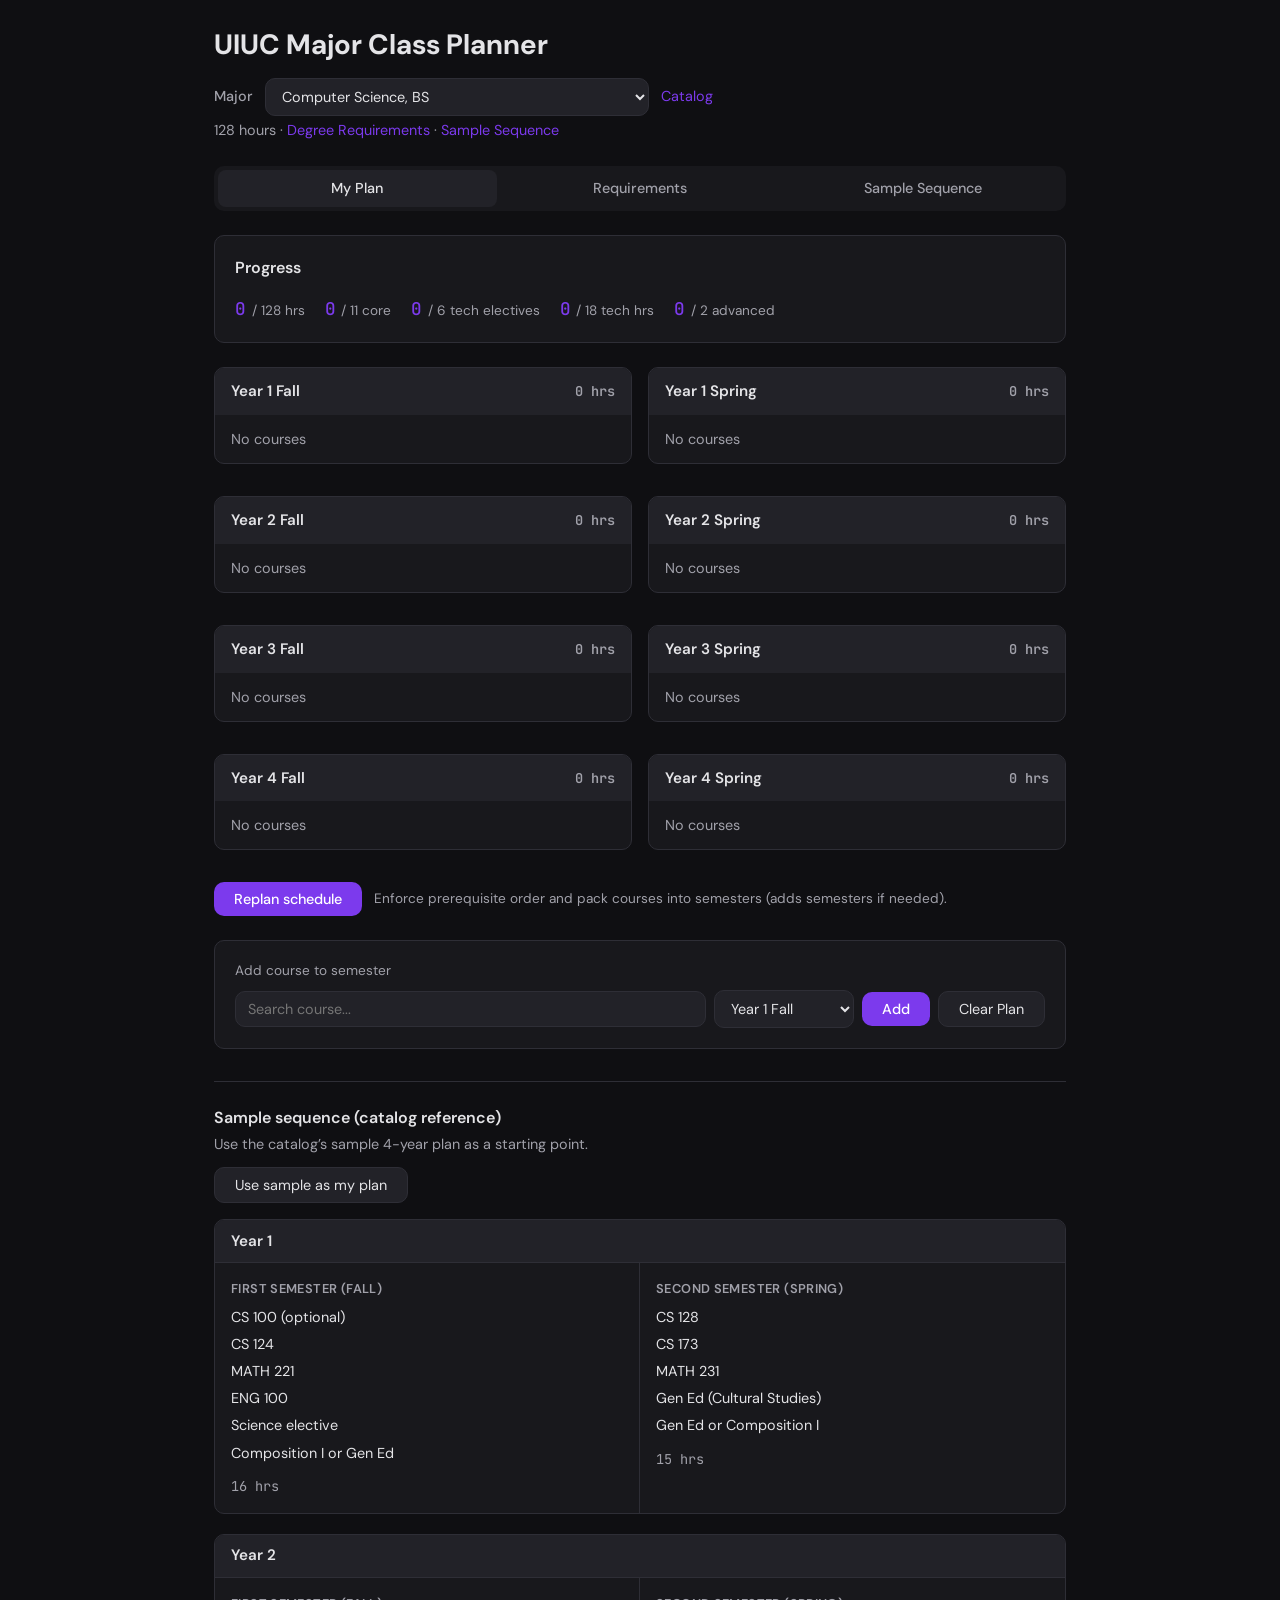
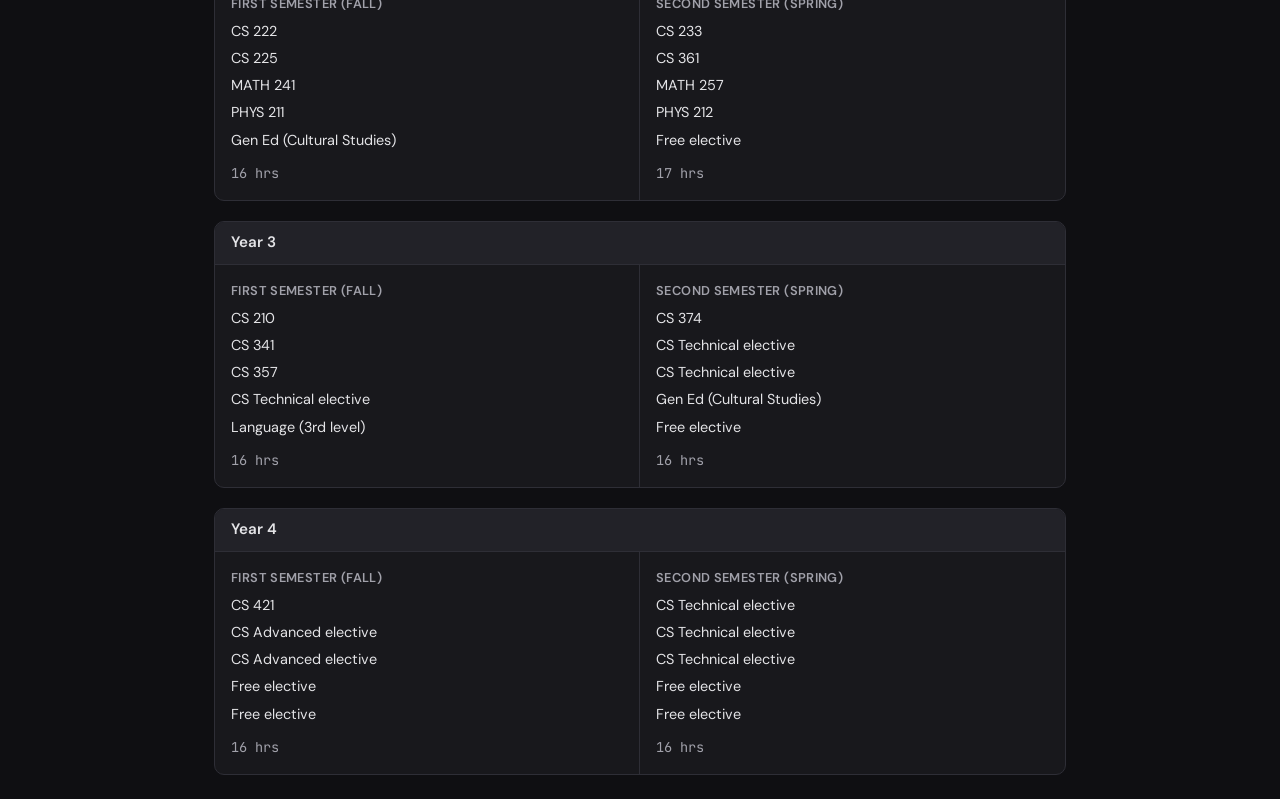
==== index.html @ 3a686db7 "yeah idk what i added" ====
<!DOCTYPE html>
<html lang="en">
<head>
  <meta charset="UTF-8" />
  <meta name="viewport" content="width=device-width, initial-scale=1.0" />
  <title>UIUC Major Class Planner</title>
  <link rel="stylesheet" href="styles.css" />
  <link rel="preconnect" href="https://fonts.googleapis.com" />
  <link rel="preconnect" href="https://fonts.gstatic.com" crossorigin />
  <link href="https://fonts.googleapis.com/css2?family=DM+Sans:ital,opsz,wght@0,9..40,400;0,9..40,500;0,9..40,600;0,9..40,700&family=JetBrains+Mono:wght@400;500&display=swap" rel="stylesheet" />
</head>
<body>
  <div class="app">
    <header class="header">
      <h1>UIUC Major Class Planner</h1>
      <div class="major-select-row">
        <label for="major-select" class="major-select-label">Major</label>
        <select id="major-select" class="major-select"></select>
        <a id="catalog-link" class="catalog-link" href="#" target="_blank" rel="noopener">Catalog</a>
      </div>
      <p class="subtitle"><span id="subtitle-hours">128</span> hours · <a id="degree-req-link" href="#" target="_blank" rel="noopener">Degree Requirements</a> · <a id="sample-seq-link" href="#" target="_blank" rel="noopener">Sample Sequence</a></p>
    </header>

    <nav class="tabs">
      <button type="button" class="tab active" data-tab="plan">My Plan</button>
      <button type="button" class="tab" data-tab="requirements">Requirements</button>
      <button type="button" class="tab" data-tab="sample">Sample Sequence</button>
    </nav>

    <main class="content">
      <!-- My Plan -->
      <section id="plan" class="panel active">
        <div class="progress-card">
          <h3>Progress</h3>
          <div class="progress-stats" id="progress-stats">
            <div class="stat"><span class="stat-value" id="total-hours">0</span><span class="stat-label" id="total-hours-label">/ 128 hrs</span></div>
            <div class="stat"><span class="stat-value" id="core-done">0</span><span class="stat-label" id="core-done-label">/ 11 core</span></div>
            <div class="stat stat-tech" id="stat-tech"><span class="stat-value" id="tech-elective-count">0</span><span class="stat-label">/ 6 tech electives</span></div>
            <div class="stat stat-tech" id="stat-tech-hrs"><span class="stat-value" id="tech-elective-hrs">0</span><span class="stat-label">/ 18 tech hrs</span></div>
            <div class="stat stat-adv" id="stat-adv"><span class="stat-value" id="adv-elective-count">0</span><span class="stat-label">/ 2 advanced</span></div>
            <div class="stat stat-x" id="stat-x"><span class="stat-value" id="x-done">0</span><span class="stat-label" id="x-done-label">/ 0 X required</span></div>
          </div>
        </div>

        <div class="semesters" id="semesters"></div>

        <div class="replan-row">
          <button type="button" id="replan-schedule-btn" class="btn-replan">Replan schedule</button>
          <span class="replan-hint">Enforce prerequisite order and pack courses into semesters (adds semesters if needed).</span>
        </div>

        <div class="add-course">
          <label>Add course to semester</label>
          <div class="add-course-row">
            <input id="course-select" list="course-options" placeholder="Search course..." />
            <datalist id="course-options"></datalist>
        
            <select id="semester-select"></select>
        
            <button id="add-course-btn">Add</button>
            <button id="clear-btn" class="btn-secondary">Clear Plan</button>
          </div>
        </div>

        <div class="plan-sample-section">
          <h3 class="plan-sample-heading">Sample sequence (catalog reference)</h3>
          <p class="plan-sample-note">Use the catalog’s sample 4-year plan as a starting point.</p>
          <button type="button" class="btn-secondary use-sample-btn">Use sample as my plan</button>
          <div class="sample-sequence" id="plan-sample-sequence"></div>
        </div>
      </section>

      <!-- Degree Requirements (from catalog) -->
      <section id="requirements" class="panel">
        <p class="req-intro">From the <a id="req-intro-catalog" href="https://catalog.illinois.edu/" target="_blank" rel="noopener">2025–2026 catalog</a>. Always confirm with your advisor.</p>
        <div class="req-section">
          <h3>Graduation Requirements</h3>
          <ul class="req-list" id="req-graduation">
            <li>Minimum <strong id="req-total-hrs">128</strong> hours for graduation</li>
            <li>Minimum <strong>Technical GPA 2.0</strong> (CS and Math courses)</li>
            <li>Minimum <strong>40 hours</strong> upper-division (300–400 level)</li>
          </ul>
        </div>
        <div class="req-section">
          <h3>General Education</h3>
          <p class="req-desc">Composition I (4–6h), Advanced Composition (3h), Humanities &amp; Arts (6h), Natural Sciences &amp; Technology (6h), Social &amp; Behavioral Sciences (6h), Cultural Studies (3 courses, 3h each), Quantitative Reasoning (6–10h), Language (3rd level). Some fulfilled by required courses.</p>
        </div>
        <div class="req-section">
          <h3>Orientation &amp; Professional Development (3–4 hrs)</h3>
          <ul class="course-list" id="req-orient"></ul>
        </div>
        <div class="req-section">
          <h3>Foundational Mathematics &amp; Science (25 hrs)</h3>
          <ul class="course-list" id="req-math"></ul>
        </div>
        <div class="req-section">
          <h3>Computer Science Technical Core</h3>
          <ul class="course-list" id="req-core"></ul>
        </div>
        <div class="req-section" id="req-section-x" style="display: none;">
          <h3>X / Second Major Required Courses</h3>
          <ul class="course-list" id="req-x"></ul>
        </div>
        <div class="req-section" id="req-section-x-elective" style="display: none;">
          <h3>X / Second Major Electives</h3>
          <p class="req-desc" id="req-x-elective-text"></p>
        </div>
        <div class="req-section" id="req-section-tech">
          <h3>Technical Electives (min 18 hrs)</h3>
          <p class="req-desc">Minimum <strong>6 courses</strong>, 18+ hours, from CS 397 and CS 400-level (excluding CS 400, 401, 402, 403, 491). At least <strong>one</strong> must be a team project course. At least <strong>three</strong> from a single focus area. CS 498/598 Special Topics may count with approval.</p>
          <h4>Team project courses</h4>
          <ul class="course-list" id="req-team"></ul>
          <h4>Focus areas</h4>
          <p class="req-desc">Software Foundations; Algorithms and Models; Intelligence and Big Data; Human and Social Impact; Media; Scientific &amp; HPC; Distributed Systems &amp; Security; Machines. See <a href="https://catalog.illinois.edu/undergraduate/engineering/computer-science-bs/#degreerequirementstext" target="_blank" rel="noopener">catalog</a> for full course lists per area.</p>
        </div>
        <div class="req-section" id="req-section-adv">
          <h3>Advanced Electives (min 6 hrs)</h3>
          <p class="req-desc">Minimum <strong>2 courses</strong>, 6+ hours, distinct from technical electives. 400-level letter-grade coursework in any department; CS 397 may apply with limits.</p>
        </div>
        <div class="req-section">
          <h3>Free Electives</h3>
          <p class="req-desc">Additional coursework to reach 128 total hours, subject to <a href="https://go.grainger.illinois.edu/FreeElectives" target="_blank" rel="noopener">Grainger restrictions</a>.</p>
        </div>
      </section>

      <!-- Sample Sequence (from catalog) -->
      <section id="sample" class="panel">
        <p class="sample-note">From the <a href="https://catalog.illinois.edu/undergraduate/engineering/computer-science-bs/#samplesequencetext" target="_blank" rel="noopener">catalog sample sequence</a>. Reference only — work with your advisor for your actual plan.</p>
        <button type="button" class="btn-secondary use-sample-btn">Use sample as my plan</button>
        <div class="sample-sequence" id="sample-sequence"></div>
      </section>
    </main>
  </div>

  <div id="current-semester-modal" class="modal" aria-hidden="true">
    <div class="modal-backdrop"></div>
    <div class="modal-box">
      <p class="modal-message">Is this your current semester?</p>
      <div class="modal-actions">
        <button type="button" class="modal-btn modal-btn-yes">Yes</button>
        <button type="button" class="modal-btn modal-btn-no">No</button>
      </div>
    </div>
  </div>

  <div id="alert-modal" class="modal" aria-hidden="true">
    <div class="modal-backdrop"></div>
    <div class="modal-box">
      <p id="alert-modal-message" class="modal-message"></p>
      <div class="modal-actions modal-actions-single">
        <button type="button" class="modal-btn modal-btn-ok">OK</button>
      </div>
    </div>
  </div>

  <div id="confirm-modal" class="modal" aria-hidden="true">
    <div class="modal-backdrop"></div>
    <div class="modal-box">
      <p id="confirm-modal-message" class="modal-message"></p>
      <div class="modal-actions">
        <button type="button" class="modal-btn modal-btn-yes">Yes</button>
        <button type="button" class="modal-btn modal-btn-no">No</button>
      </div>
    </div>
  </div>

  <div id="prereq-tooltip" class="prereq-tooltip" aria-hidden="true"></div>

  <script src="data.js"></script>
  <script src="app.js"></script>
</body>
</html>
---- styles.css ----
:root {
  --bg: #0f0f12;
  --surface: #18181c;
  --surface2: #222228;
  --border: #2e2e36;
  --text: #e4e4e7;
  --text-muted: #a1a1aa;
  --accent: #7c3aed;
  --accent-hover: #8b5cf6;
  --success: #22c55e;
  --warning: #eab308;
  --radius: 10px;
  --font: 'DM Sans', system-ui, sans-serif;
  --font-mono: 'JetBrains Mono', monospace;
}

* {
  box-sizing: border-box;
}

body {
  margin: 0;
  font-family: var(--font);
  background: var(--bg);
  color: var(--text);
  line-height: 1.5;
  min-height: 100vh;
}

.app {
  max-width: 900px;
  margin: 0 auto;
  padding: 1.5rem;
}

.header {
  margin-bottom: 1.5rem;
}

.major-select-row {
  display: flex;
  align-items: center;
  gap: 0.75rem;
  margin: 0.75rem 0 0.25rem 0;
}

.major-select-label {
  font-size: 0.9rem;
  font-weight: 500;
  color: var(--text-muted);
}

.major-select {
  padding: 0.5rem 0.75rem;
  border: 1px solid var(--border);
  border-radius: var(--radius);
  background: var(--surface2);
  color: var(--text);
  font-family: var(--font);
  font-size: 0.9rem;
  min-width: 220px;
  max-width: 100%;
}

.catalog-link {
  font-size: 0.9rem;
  color: var(--accent);
  text-decoration: none;
}

.catalog-link:hover {
  text-decoration: underline;
}

.header h1 {
  margin: 0 0 0.25rem 0;
  font-size: 1.75rem;
  font-weight: 700;
}

.subtitle {
  margin: 0;
  color: var(--text-muted);
  font-size: 0.9rem;
}

.subtitle a {
  color: var(--accent);
  text-decoration: none;
}

.subtitle a:hover {
  text-decoration: underline;
}

.tabs {
  display: flex;
  gap: 0.25rem;
  margin-bottom: 1.5rem;
  background: var(--surface);
  padding: 0.25rem;
  border-radius: var(--radius);
}

.tab {
  flex: 1;
  padding: 0.6rem 1rem;
  border: none;
  background: transparent;
  color: var(--text-muted);
  font-family: var(--font);
  font-size: 0.9rem;
  font-weight: 500;
  border-radius: 8px;
  cursor: pointer;
  transition: color 0.15s, background 0.15s;
}

.tab:hover {
  color: var(--text);
}

.tab.active {
  background: var(--surface2);
  color: var(--text);
}

.panel {
  display: none;
}

.panel.active {
  display: block;
}

/* Progress card */
.progress-card {
  background: var(--surface);
  border: 1px solid var(--border);
  border-radius: var(--radius);
  padding: 1.25rem;
  margin-bottom: 1.5rem;
}

.progress-card h3 {
  margin: 0 0 1rem 0;
  font-size: 1rem;
  font-weight: 600;
}

.progress-stats {
  display: flex;
  flex-wrap: wrap;
  gap: 1.25rem;
}

.stat {
  display: flex;
  align-items: baseline;
  gap: 0.35rem;
}

.stat-value {
  font-family: var(--font-mono);
  font-size: 1.1rem;
  font-weight: 500;
  color: var(--accent);
}

.stat-label {
  font-size: 0.85rem;
  color: var(--text-muted);
}

/* Semesters */
.semesters {
  display: flex;
  flex-direction: column;
  gap: 1rem;
}

.semester-card {
  background: var(--surface);
  border: 1px solid var(--border);
  border-radius: var(--radius);
  overflow: hidden;
}

.semester-card.past-semester {
  background: #121216;
  border-color: #25252d;
}

.semester-card.past-semester .semester-header {
  background: #1a1a20;
}

.semester-card.past-semester .semester-courses {
  background: #121216;
}

.semester-card.past-semester .course-chip {
  background: #1a1a20;
}

.semester-header {
  display: flex;
  justify-content: space-between;
  align-items: center;
  padding: 0.75rem 1rem;
  background: var(--surface2);
  font-weight: 600;
  font-size: 0.95rem;
}

.semester-header-left {
  display: flex;
  align-items: center;
  gap: 0.5rem;
}

.semester-title {
  cursor: pointer;
}

.semester-title:hover {
  color: var(--accent);
}

.lock-btn {
  display: inline-flex;
  align-items: center;
  justify-content: center;
  padding: 0.2rem;
  border: none;
  background: transparent;
  color: var(--text-muted);
  cursor: pointer;
  font-size: 1rem;
  line-height: 1;
  border-radius: 4px;
}

.lock-btn:hover {
  color: var(--text);
  background: var(--border);
}

.semester-hours {
  font-family: var(--font-mono);
  font-size: 0.85rem;
  color: var(--text-muted);
}

.semester-courses {
  padding: 0.75rem 1rem;
  min-height: 2.5rem;
}

.course-chip {
  display: flex;
  justify-content: space-between;
  align-items: center;
  width: 100%;
  padding: 0.5rem 0.75rem;
  margin: 0.4rem 0 0 0;
  background: var(--surface2);
  border-radius: 6px;
  font-size: 0.85rem;
}

.course-chip .right {
  display: flex;
  align-items: center;
  gap: 0.5rem;
}

.course-chip .hours {
  font-family: var(--font-mono);
  font-size: 0.75rem;
  color: var(--text-muted);
}

.course-chip .remove {
  padding: 0;
  border: none;
  background: none;
  color: var(--text-muted);
  cursor: pointer;
  font-size: 1rem;
}

.course-chip .remove:hover {
  color: #ef4444;
}

.course-chip .hours {
  font-family: var(--font-mono);
  font-size: 0.75rem;
  color: var(--text-muted);
}

.course-chip .remove {
  padding: 0;
  margin-left: 0.15rem;
  border: none;
  background: none;
  color: var(--text-muted);
  cursor: pointer;
  font-size: 1rem;
  line-height: 1;
}

.course-chip .remove:hover {
  color: #ef4444;
}

.course-chip-link {
  color: var(--accent);
  text-decoration: none;
}

.course-chip-link:hover {
  text-decoration: underline;
}

/* Prereq tooltip (larger hover box) */
.prereq-tooltip {
  position: fixed;
  z-index: 1001;
  max-width: 340px;
  padding: 0.75rem 1rem;
  background: var(--surface2);
  border: 1px solid var(--border);
  border-radius: var(--radius);
  font-size: 0.9rem;
  line-height: 1.45;
  color: var(--text);
  box-shadow: 0 4px 20px rgba(0, 0, 0, 0.35);
  pointer-events: none;
  opacity: 0;
  visibility: hidden;
  transition: opacity 0.15s, visibility 0.15s;
  white-space: pre-line;
}

.prereq-tooltip.prereq-tooltip-visible {
  opacity: 1;
  visibility: visible;
}

/* Replan schedule */
.replan-row {
  display: flex;
  align-items: center;
  gap: 0.75rem;
  flex-wrap: wrap;
  margin-top: 1rem;
  margin-bottom: 0.25rem;
}

.btn-replan {
  padding: 0.5rem 1.25rem;
  background: var(--accent);
  color: white;
  border: none;
  border-radius: var(--radius);
  font-family: var(--font);
  font-size: 0.9rem;
  font-weight: 500;
  cursor: pointer;
}

.btn-replan:hover {
  background: var(--accent-hover);
}

.replan-hint {
  font-size: 0.85rem;
  color: var(--text-muted);
}

/* Add course */
.add-course {
  margin-top: 1.5rem;
  padding: 1.25rem;
  background: var(--surface);
  border: 1px solid var(--border);
  border-radius: var(--radius);
}

.add-course label {
  display: block;
  font-size: 0.85rem;
  color: var(--text-muted);
  margin-bottom: 0.5rem;
}

.add-course-row {
  display: flex;
  gap: 0.5rem;
  flex-wrap: wrap;
  align-items: center;
}

.add-course-row input,
.add-course-row select {
  padding: 0.5rem 0.75rem;
  border: 1px solid var(--border);
  border-radius: var(--radius);
  background: var(--surface2);
  color: var(--text);
  font-family: var(--font);
  font-size: 0.9rem;
}

.add-course-row input#course-select {
  min-width: 200px;
  flex: 1;
}

.add-course-row select#semester-select {
  min-width: 140px;
}

#add-course-btn {
  padding: 0.5rem 1.25rem;
  background: var(--accent);
  color: white;
  border: none;
  border-radius: var(--radius);
  font-family: var(--font);
  font-size: 0.9rem;
  font-weight: 500;
  cursor: pointer;
}

#add-course-btn:hover {
  background: var(--accent-hover);
}

.btn-secondary {
  padding: 0.5rem 1.25rem;
  background: var(--surface2);
  color: var(--text);
  border: 1px solid var(--border);
  border-radius: var(--radius);
  font-family: var(--font);
  font-size: 0.9rem;
  cursor: pointer;
}

.btn-secondary:hover {
  background: var(--border);
}

/* Sample sequence at bottom of My Plan */
.plan-sample-section {
  margin-top: 2rem;
  padding-top: 1.5rem;
  border-top: 1px solid var(--border);
}

.plan-sample-heading {
  margin: 0 0 0.25rem 0;
  font-size: 1rem;
  font-weight: 600;
}

.plan-sample-note {
  margin: 0 0 0.75rem 0;
  font-size: 0.9rem;
  color: var(--text-muted);
}

.plan-sample-section .use-sample-btn {
  margin-bottom: 1rem;
}

.plan-sample-section .sample-sequence {
  margin-top: 0;
}

/* Requirements panel */
.req-intro {
  font-size: 0.9rem;
  color: var(--text-muted);
  margin-bottom: 1.25rem;
}

.req-intro a {
  color: var(--accent);
  text-decoration: none;
}

.req-intro a:hover {
  text-decoration: underline;
}

.req-section {
  margin-bottom: 1.5rem;
}

.req-section h3 {
  margin: 0 0 0.5rem 0;
  font-size: 1rem;
  font-weight: 600;
}

.req-section h4 {
  margin: 1rem 0 0.35rem 0;
  font-size: 0.95rem;
  font-weight: 600;
  color: var(--text);
}

.req-list {
  margin: 0;
  padding-left: 1.25rem;
  font-size: 0.9rem;
  color: var(--text-muted);
}

.req-list li {
  margin-bottom: 0.25rem;
}

.req-desc {
  margin: 0;
  font-size: 0.9rem;
  color: var(--text-muted);
  line-height: 1.5;
}

.req-desc a {
  color: var(--accent);
  text-decoration: none;
}

.req-desc a:hover {
  text-decoration: underline;
}

.req-section p {
  margin: 0;
  font-size: 0.9rem;
  color: var(--text-muted);
}

.course-list {
  margin: 0;
  padding-left: 1.25rem;
  font-size: 0.9rem;
  color: var(--text-muted);
}

.course-list li {
  margin-bottom: 0.25rem;
}

/* Sample sequence */
.sample-note {
  font-size: 0.9rem;
  color: var(--text-muted);
  margin-bottom: 0.75rem;
}

.sample-note a {
  color: var(--accent);
  text-decoration: none;
}

.sample-note a:hover {
  text-decoration: underline;
}

.sample-no-sequence {
  font-size: 0.95rem;
  color: var(--text-muted);
  margin: 0;
}

.sample-no-sequence a {
  color: var(--accent);
  text-decoration: none;
}

.sample-no-sequence a:hover {
  text-decoration: underline;
}

.use-sample-btn {
  margin-bottom: 1rem;
}

.sample-sequence {
  display: flex;
  flex-direction: column;
  gap: 1.25rem;
}

.sample-year {
  background: var(--surface);
  border: 1px solid var(--border);
  border-radius: var(--radius);
  overflow: hidden;
}

.sample-year-title {
  margin: 0;
  padding: 0.6rem 1rem;
  font-size: 0.95rem;
  font-weight: 600;
  background: var(--surface2);
  border-bottom: 1px solid var(--border);
}

.sample-columns {
  display: grid;
  grid-template-columns: 1fr 1fr;
  gap: 0;
  min-height: 120px;
}

.sample-col {
  padding: 1rem;
  border-right: 1px solid var(--border);
}

.sample-col:last-child {
  border-right: none;
}

.sample-col-label {
  font-size: 0.8rem;
  font-weight: 600;
  color: var(--text-muted);
  text-transform: uppercase;
  letter-spacing: 0.03em;
  margin-bottom: 0.5rem;
}

.sample-courses-vertical {
  display: flex;
  flex-direction: column;
  gap: 0.35rem;
}

.sample-course {
  font-size: 0.9rem;
  color: var(--text);
}

.sample-hours {
  margin-top: 0.75rem;
  font-size: 0.85rem;
  font-family: var(--font-mono);
  color: var(--text-muted);
}

.sample-semester {
  background: var(--surface);
  border: 1px solid var(--border);
  border-radius: var(--radius);
  padding: 1rem;
}

.sample-semester .title {
  font-weight: 600;
  margin-bottom: 0.5rem;
}

.sample-semester .courses {
  font-size: 0.9rem;
  color: var(--text-muted);
}

.sample-semester .courses span {
  display: inline-block;
  margin-right: 0.5rem;
  margin-bottom: 0.25rem;
}

.sample-semester .courses span:not(:last-child)::after {
  content: ' · ';
  margin-left: 0.25rem;
  color: var(--border);
}

.text-muted {
  color: var(--text-muted);
  font-size: 0.9rem;
}

.year-row {
  display: grid;
  grid-template-columns: 1fr 1fr;
  gap: 1rem;
  margin-bottom: 1rem;
}

@media (max-width: 768px) {
  .year-row {
    grid-template-columns: 1fr;
  }

  .sample-columns {
    grid-template-columns: 1fr;
  }

  .sample-col {
    border-right: none;
    border-bottom: 1px solid var(--border);
  }

  .sample-col:last-child {
    border-bottom: none;
  }
}

/* Current semester modal (Yes / No) */
.modal {
  position: fixed;
  inset: 0;
  z-index: 1000;
  display: flex;
  align-items: center;
  justify-content: center;
  padding: 1rem;
  pointer-events: none;
  opacity: 0;
  visibility: hidden;
  transition: opacity 0.2s, visibility 0.2s;
}

.modal.modal-open {
  pointer-events: auto;
  opacity: 1;
  visibility: visible;
}

.modal-backdrop {
  position: absolute;
  inset: 0;
  background: rgba(0, 0, 0, 0.5);
  cursor: default;
}

.modal-box {
  position: relative;
  background: var(--surface);
  border: 1px solid var(--border);
  border-radius: var(--radius);
  padding: 1.5rem;
  min-width: 280px;
  box-shadow: 0 8px 32px rgba(0, 0, 0, 0.4);
}

.modal-message {
  margin: 0 0 1.25rem 0;
  font-size: 1rem;
  color: var(--text);
}

.modal-actions {
  display: flex;
  gap: 0.75rem;
  justify-content: flex-end;
}

.modal-btn {
  padding: 0.5rem 1.25rem;
  border-radius: 6px;
  font-family: var(--font);
  font-size: 0.9rem;
  font-weight: 500;
  cursor: pointer;
  border: none;
}

.modal-btn-yes {
  background: var(--accent);
  color: white;
}

.modal-btn-yes:hover {
  background: var(--accent-hover);
}

.modal-btn-no {
  background: var(--surface2);
  color: var(--text);
  border: 1px solid var(--border);
}

.modal-btn-no:hover {
  background: var(--border);
}

.modal-actions-single {
  justify-content: flex-end;
}

.modal-btn-ok {
  background: var(--accent);
  color: white;
  padding: 0.5rem 1.25rem;
  border-radius: 6px;
  font-family: var(--font);
  font-size: 0.9rem;
  font-weight: 500;
  cursor: pointer;
  border: none;
}

.modal-btn-ok:hover {
  background: var(--accent-hover);
}

#alert-modal .modal-message {
  white-space: pre-line;
}
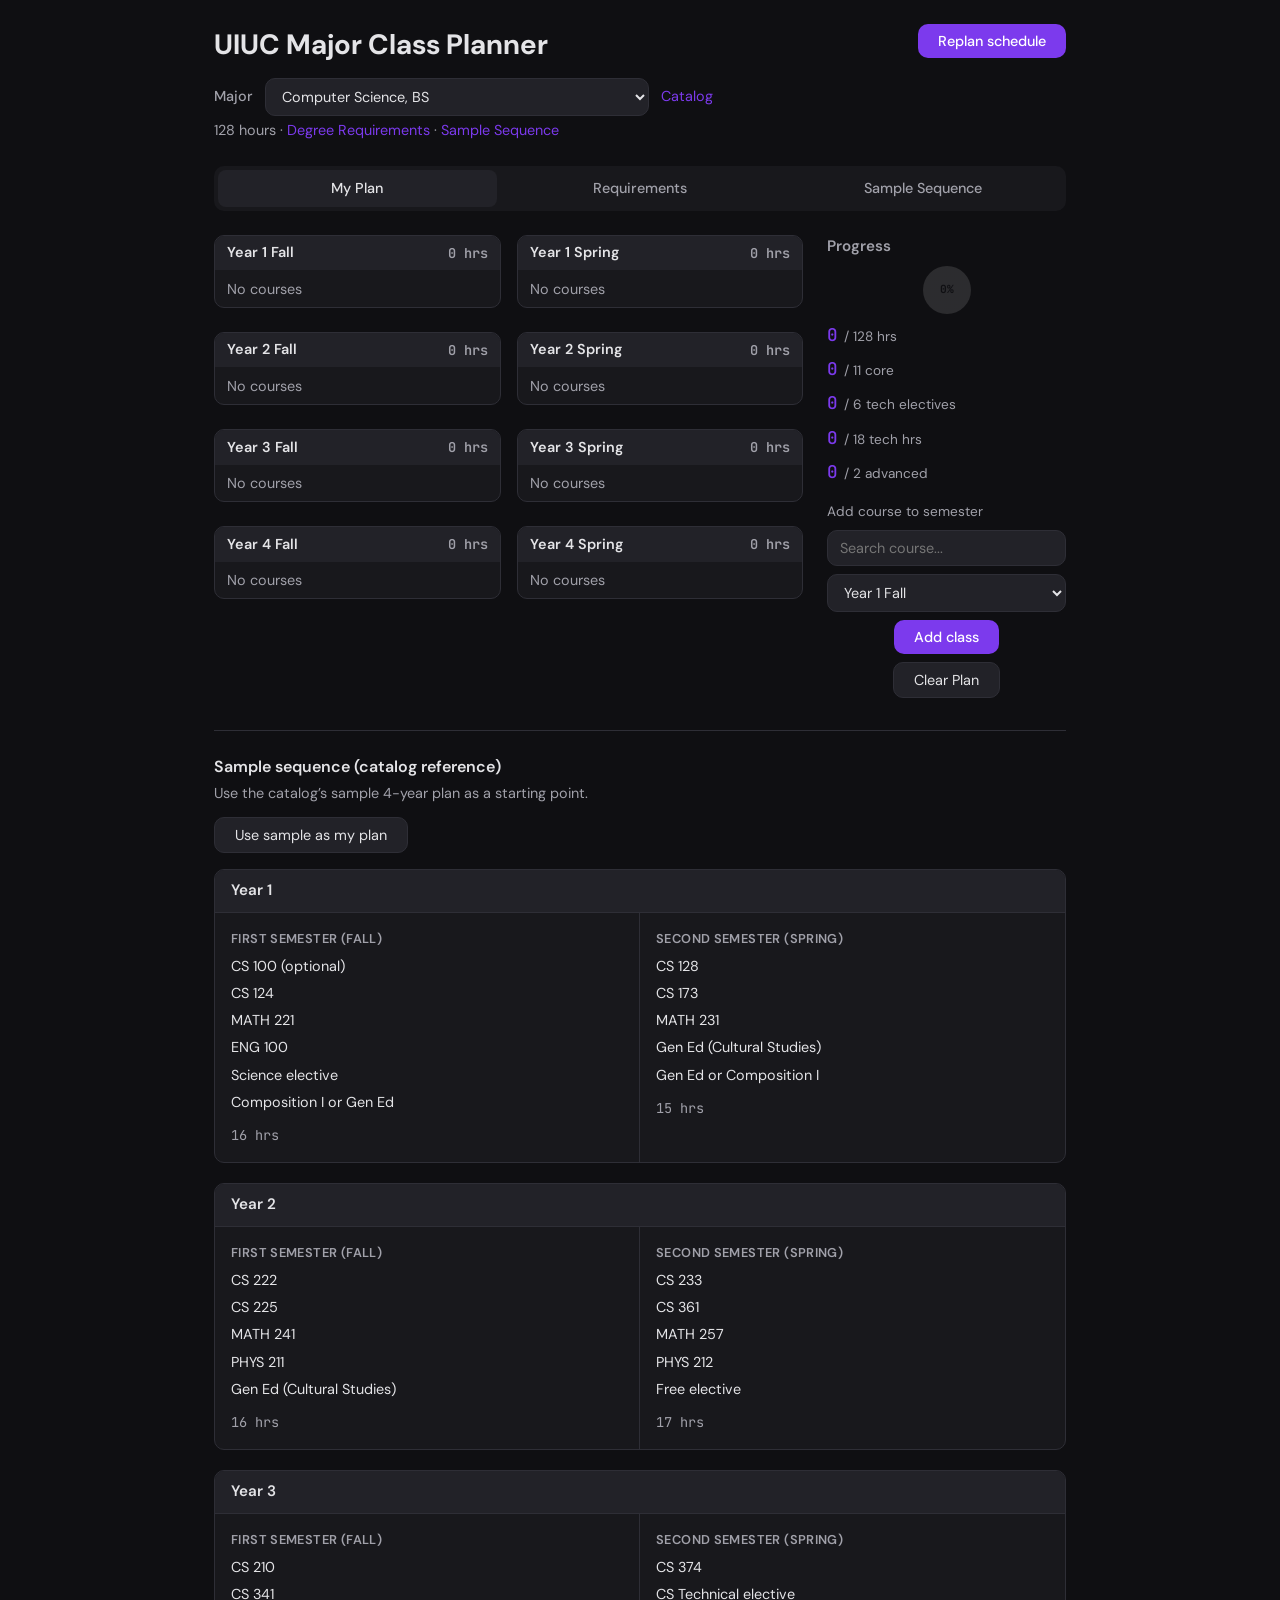
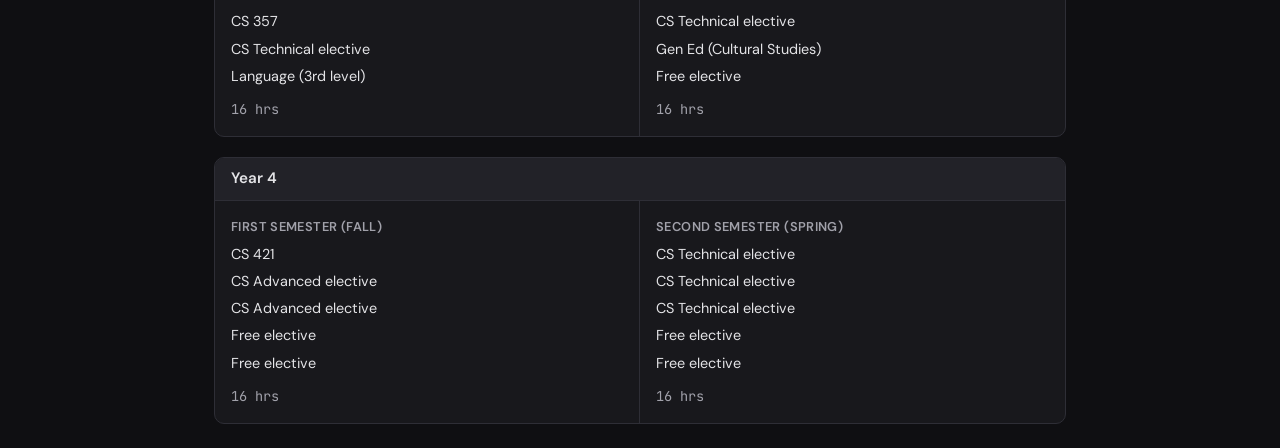
==== commit b8a28185: "changes ui" ====
--- a/index.html
+++ b/index.html
@@ -12,13 +12,18 @@
 <body>
   <div class="app">
     <header class="header">
-      <h1>UIUC Major Class Planner</h1>
-      <div class="major-select-row">
-        <label for="major-select" class="major-select-label">Major</label>
-        <select id="major-select" class="major-select"></select>
-        <a id="catalog-link" class="catalog-link" href="#" target="_blank" rel="noopener">Catalog</a>
+      <div class="header-left">
+        <h1>UIUC Major Class Planner</h1>
+        <div class="major-select-row">
+          <label for="major-select" class="major-select-label">Major</label>
+          <select id="major-select" class="major-select"></select>
+          <a id="catalog-link" class="catalog-link" href="#" target="_blank" rel="noopener">Catalog</a>
+        </div>
+        <p class="subtitle"><span id="subtitle-hours">128</span> hours · <a id="degree-req-link" href="#" target="_blank" rel="noopener">Degree Requirements</a> · <a id="sample-seq-link" href="#" target="_blank" rel="noopener">Sample Sequence</a></p>
       </div>
-      <p class="subtitle"><span id="subtitle-hours">128</span> hours · <a id="degree-req-link" href="#" target="_blank" rel="noopener">Degree Requirements</a> · <a id="sample-seq-link" href="#" target="_blank" rel="noopener">Sample Sequence</a></p>
+      <div class="header-actions">
+        <button type="button" id="replan-schedule-btn" class="btn-replan">Replan schedule</button>
+      </div>
     </header>
 
     <nav class="tabs">
@@ -30,35 +35,36 @@
     <main class="content">
       <!-- My Plan -->
       <section id="plan" class="panel active">
-        <div class="progress-card">
-          <h3>Progress</h3>
-          <div class="progress-stats" id="progress-stats">
-            <div class="stat"><span class="stat-value" id="total-hours">0</span><span class="stat-label" id="total-hours-label">/ 128 hrs</span></div>
-            <div class="stat"><span class="stat-value" id="core-done">0</span><span class="stat-label" id="core-done-label">/ 11 core</span></div>
-            <div class="stat stat-tech" id="stat-tech"><span class="stat-value" id="tech-elective-count">0</span><span class="stat-label">/ 6 tech electives</span></div>
-            <div class="stat stat-tech" id="stat-tech-hrs"><span class="stat-value" id="tech-elective-hrs">0</span><span class="stat-label">/ 18 tech hrs</span></div>
-            <div class="stat stat-adv" id="stat-adv"><span class="stat-value" id="adv-elective-count">0</span><span class="stat-label">/ 2 advanced</span></div>
-            <div class="stat stat-x" id="stat-x"><span class="stat-value" id="x-done">0</span><span class="stat-label" id="x-done-label">/ 0 X required</span></div>
+        <div class="plan-layout">
+          <div class="plan-left">
+            <div class="semesters" id="semesters"></div>
           </div>
-        </div>
-
-        <div class="semesters" id="semesters"></div>
-
-        <div class="replan-row">
-          <button type="button" id="replan-schedule-btn" class="btn-replan">Replan schedule</button>
-          <span class="replan-hint">Enforce prerequisite order and pack courses into semesters (adds semesters if needed).</span>
-        </div>
-
-        <div class="add-course">
-          <label>Add course to semester</label>
-          <div class="add-course-row">
-            <input id="course-select" list="course-options" placeholder="Search course..." />
-            <datalist id="course-options"></datalist>
-        
-            <select id="semester-select"></select>
-        
-            <button id="add-course-btn">Add</button>
-            <button id="clear-btn" class="btn-secondary">Clear Plan</button>
+          <div class="plan-right">
+            <div class="progress-card">
+              <h3>Progress</h3>
+              <div class="progress-pie-wrap">
+                <div class="progress-pie" id="progress-pie" role="img" aria-label="Completion percentage"></div>
+                <span class="progress-pie-pct" id="progress-pie-pct">0%</span>
+              </div>
+              <div class="progress-stats" id="progress-stats">
+                <div class="stat"><span class="stat-value" id="total-hours">0</span><span class="stat-label" id="total-hours-label">/ 128 hrs</span></div>
+                <div class="stat"><span class="stat-value" id="core-done">0</span><span class="stat-label" id="core-done-label">/ 11 core</span></div>
+                <div class="stat stat-tech" id="stat-tech"><span class="stat-value" id="tech-elective-count">0</span><span class="stat-label">/ 6 tech electives</span></div>
+                <div class="stat stat-tech" id="stat-tech-hrs"><span class="stat-value" id="tech-elective-hrs">0</span><span class="stat-label">/ 18 tech hrs</span></div>
+                <div class="stat stat-adv" id="stat-adv"><span class="stat-value" id="adv-elective-count">0</span><span class="stat-label">/ 2 advanced</span></div>
+                <div class="stat stat-x" id="stat-x"><span class="stat-value" id="x-done">0</span><span class="stat-label" id="x-done-label">/ 0 X required</span></div>
+              </div>
+            </div>
+            <div class="add-course">
+              <label>Add course to semester</label>
+              <div class="add-course-row">
+                <input id="course-select" list="course-options" placeholder="Search course..." />
+                <datalist id="course-options"></datalist>
+                <select id="semester-select"></select>
+                <button id="add-course-btn">Add class</button>
+                <button id="clear-btn" class="btn-secondary">Clear Plan</button>
+              </div>
+            </div>
           </div>
         </div>
 
--- a/styles.css
+++ b/styles.css
@@ -34,7 +34,19 @@
 }
 
 .header {
+  display: flex;
+  justify-content: space-between;
+  align-items: flex-start;
+  gap: 1rem;
   margin-bottom: 1.5rem;
+}
+
+.header-left {
+  min-width: 0;
+}
+
+.header-actions {
+  flex-shrink: 0;
 }
 
 .major-select-row {
@@ -133,25 +145,63 @@
   display: block;
 }
 
-/* Progress card */
+/* Plan layout: left = semesters, right = progress + replan + add course */
+.plan-layout {
+  display: flex;
+  gap: 1.5rem;
+  align-items: flex-start;
+}
+
+.plan-left {
+  flex: 1;
+  min-width: 0;
+}
+
+.plan-right {
+  width: 28%;
+  min-width: 200px;
+  flex-shrink: 0;
+}
+
+/* Progress (vertical, right column, no box) */
 .progress-card {
-  background: var(--surface);
-  border: 1px solid var(--border);
-  border-radius: var(--radius);
-  padding: 1.25rem;
-  margin-bottom: 1.5rem;
+  margin-bottom: 1rem;
 }
 
 .progress-card h3 {
-  margin: 0 0 1rem 0;
-  font-size: 1rem;
+  margin: 0 0 0.5rem 0;
+  font-size: 0.95rem;
   font-weight: 600;
+  color: var(--text-muted);
+}
+
+.progress-pie-wrap {
+  position: relative;
+  display: flex;
+  justify-content: center;
+  align-items: center;
+  margin-bottom: 0.5rem;
+}
+
+.progress-pie {
+  width: 48px;
+  height: 48px;
+  border-radius: 50%;
+  background: conic-gradient(#fff 0% var(--pct, 0%), rgba(255, 255, 255, 0.12) var(--pct, 0%) 100%);
+}
+
+.progress-pie-pct {
+  position: absolute;
+  font-family: var(--font-mono);
+  font-size: 0.7rem;
+  font-weight: 600;
+  color: var(--bg);
 }
 
 .progress-stats {
   display: flex;
-  flex-wrap: wrap;
-  gap: 1.25rem;
+  flex-direction: column;
+  gap: 0.5rem;
 }
 
 .stat {
@@ -176,7 +226,7 @@
 .semesters {
   display: flex;
   flex-direction: column;
-  gap: 1rem;
+  gap: 0.5rem;
 }
 
 .semester-card {
@@ -207,10 +257,10 @@
   display: flex;
   justify-content: space-between;
   align-items: center;
-  padding: 0.75rem 1rem;
+  padding: 0.4rem 0.75rem;
   background: var(--surface2);
   font-weight: 600;
-  font-size: 0.95rem;
+  font-size: 0.9rem;
 }
 
 .semester-header-left {
@@ -253,8 +303,8 @@
 }
 
 .semester-courses {
-  padding: 0.75rem 1rem;
-  min-height: 2.5rem;
+  padding: 0.4rem 0.75rem;
+  min-height: 1.75rem;
 }
 
 .course-chip {
@@ -262,11 +312,11 @@
   justify-content: space-between;
   align-items: center;
   width: 100%;
-  padding: 0.5rem 0.75rem;
-  margin: 0.4rem 0 0 0;
+  padding: 0.35rem 0.5rem;
+  margin: 0.25rem 0 0 0;
   background: var(--surface2);
   border-radius: 6px;
-  font-size: 0.85rem;
+  font-size: 0.8rem;
 }
 
 .course-chip .right {
@@ -322,6 +372,25 @@
 
 .course-chip-link:hover {
   text-decoration: underline;
+}
+
+.course-chip[draggable="true"] {
+  cursor: grab;
+}
+
+.course-chip[draggable="true"]:active {
+  cursor: grabbing;
+}
+
+.course-chip.dragging {
+  opacity: 0.5;
+}
+
+.semester-courses.drag-over {
+  outline: 2px dashed var(--accent);
+  outline-offset: 2px;
+  background: color-mix(in srgb, var(--accent) 8%, transparent);
+  border-radius: 6px;
 }
 
 /* Prereq tooltip (larger hover box) */
@@ -349,14 +418,12 @@
   visibility: visible;
 }
 
-/* Replan schedule */
+/* Replan schedule (in right column) */
 .replan-row {
   display: flex;
-  align-items: center;
-  gap: 0.75rem;
-  flex-wrap: wrap;
-  margin-top: 1rem;
-  margin-bottom: 0.25rem;
+  flex-direction: column;
+  gap: 0.35rem;
+  margin-bottom: 1rem;
 }
 
 .btn-replan {
@@ -380,13 +447,18 @@
   color: var(--text-muted);
 }
 
-/* Add course */
+/* Add course (in right column) */
+.plan-right .add-course-row {
+  flex-direction: column;
+}
+.plan-right .add-course-row input#course-select,
+.plan-right .add-course-row select#semester-select {
+  min-width: 0;
+  width: 100%;
+  box-sizing: border-box;
+}
 .add-course {
-  margin-top: 1.5rem;
-  padding: 1.25rem;
-  background: var(--surface);
-  border: 1px solid var(--border);
-  border-radius: var(--radius);
+  padding: 0;
 }
 
 .add-course label {
@@ -414,13 +486,15 @@
   font-size: 0.9rem;
 }
 
-.add-course-row input#course-select {
-  min-width: 200px;
-  flex: 1;
-}
-
+.add-course-row input#course-select,
 .add-course-row select#semester-select {
   min-width: 140px;
+  width: 100%;
+  box-sizing: border-box;
+}
+.plan-right .add-course-row input#course-select,
+.plan-right .add-course-row select#semester-select {
+  width: 100%;
 }
 
 #add-course-btn {
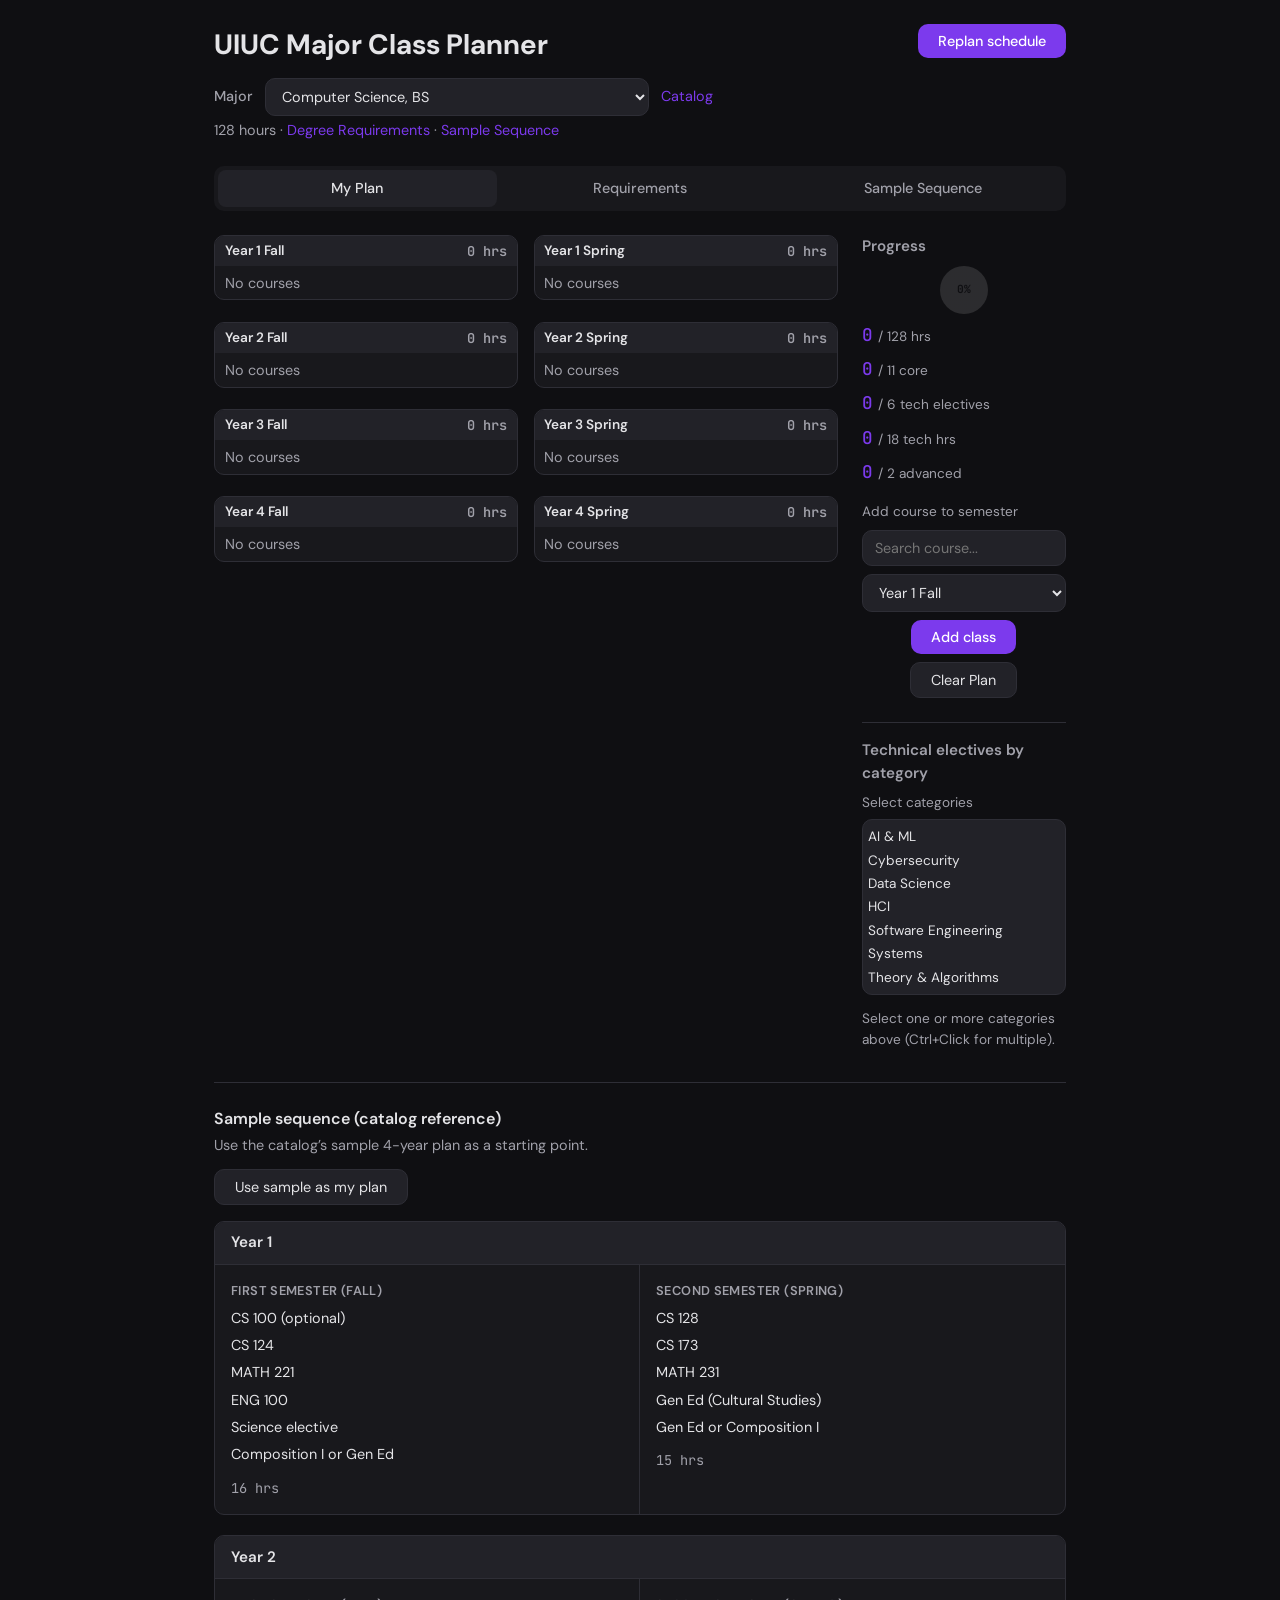
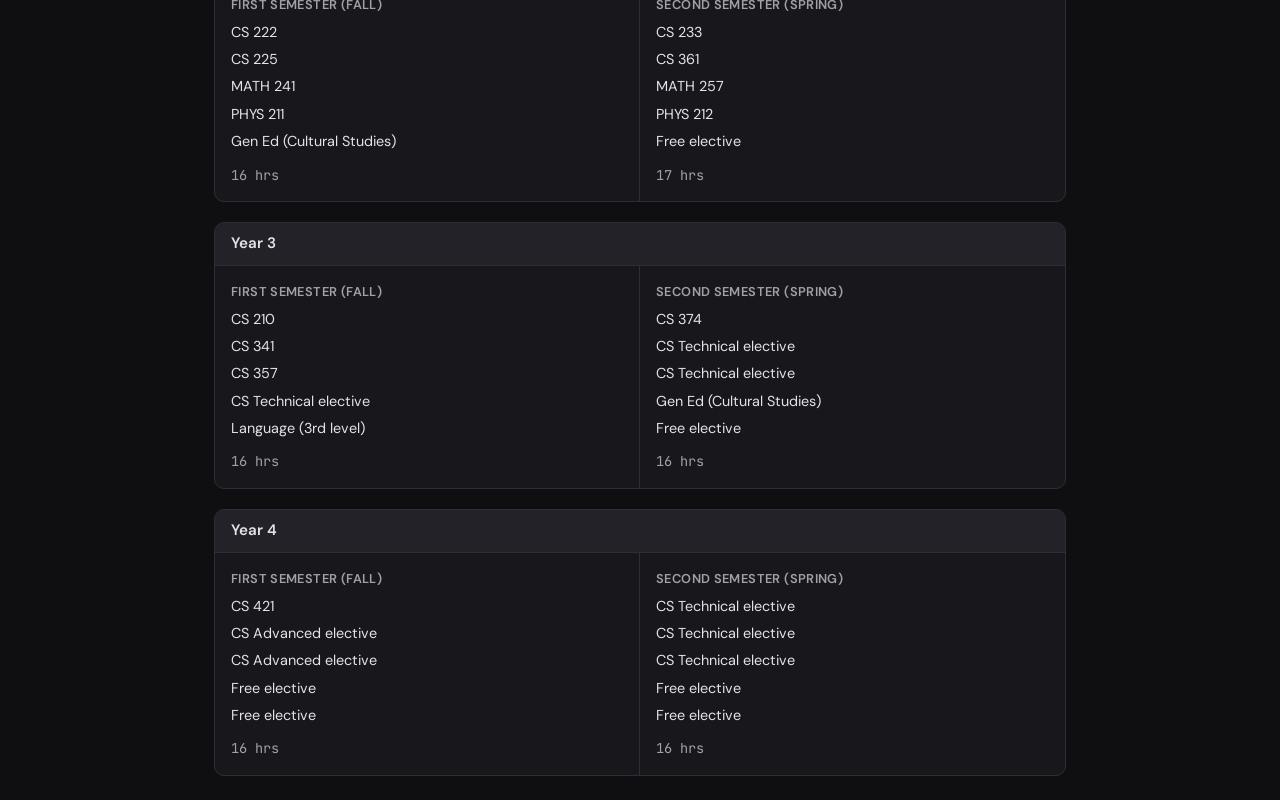
==== commit 65a5b008: "tech electives" ====
--- a/index.html
+++ b/index.html
@@ -64,6 +64,12 @@
                 <button id="add-course-btn">Add class</button>
                 <button id="clear-btn" class="btn-secondary">Clear Plan</button>
               </div>
+            </div>
+            <div class="tech-electives-by-category">
+              <h3>Technical electives by category</h3>
+              <label for="tech-category-select">Select categories</label>
+              <select id="tech-category-select" multiple size="7" aria-label="Select one or more elective categories"></select>
+              <div id="tech-electives-list" class="tech-electives-list"></div>
             </div>
           </div>
         </div>
--- a/styles.css
+++ b/styles.css
@@ -158,7 +158,7 @@
 }
 
 .plan-right {
-  width: 28%;
+  width: 24%;
   min-width: 200px;
   flex-shrink: 0;
 }
@@ -226,7 +226,7 @@
 .semesters {
   display: flex;
   flex-direction: column;
-  gap: 0.5rem;
+  gap: 0.35rem;
 }
 
 .semester-card {
@@ -257,10 +257,10 @@
   display: flex;
   justify-content: space-between;
   align-items: center;
-  padding: 0.4rem 0.75rem;
+  padding: 0.3rem 0.6rem;
   background: var(--surface2);
   font-weight: 600;
-  font-size: 0.9rem;
+  font-size: 0.85rem;
 }
 
 .semester-header-left {
@@ -303,8 +303,8 @@
 }
 
 .semester-courses {
-  padding: 0.4rem 0.75rem;
-  min-height: 1.75rem;
+  padding: 0.3rem 0.6rem;
+  min-height: 1.5rem;
 }
 
 .course-chip {
@@ -312,11 +312,11 @@
   justify-content: space-between;
   align-items: center;
   width: 100%;
-  padding: 0.35rem 0.5rem;
-  margin: 0.25rem 0 0 0;
+  padding: 0.25rem 0.45rem;
+  margin: 0.2rem 0 0 0;
   background: var(--surface2);
   border-radius: 6px;
-  font-size: 0.8rem;
+  font-size: 0.78rem;
 }
 
 .course-chip .right {
@@ -468,6 +468,81 @@
   margin-bottom: 0.5rem;
 }
 
+/* Technical electives by category (right column) */
+.tech-electives-by-category {
+  margin-top: 1.5rem;
+  padding-top: 1rem;
+  border-top: 1px solid var(--border);
+}
+
+.tech-electives-by-category h3 {
+  margin: 0 0 0.5rem 0;
+  font-size: 0.95rem;
+  font-weight: 600;
+  color: var(--text-muted);
+}
+
+.tech-electives-by-category label {
+  display: block;
+  font-size: 0.85rem;
+  color: var(--text-muted);
+  margin-bottom: 0.35rem;
+}
+
+#tech-category-select {
+  width: 100%;
+  padding: 0.35rem;
+  border: 1px solid var(--border);
+  border-radius: var(--radius);
+  background: var(--surface2);
+  color: var(--text);
+  font-family: var(--font);
+  font-size: 0.85rem;
+  margin-bottom: 0.75rem;
+}
+
+#tech-category-select option {
+  padding: 0.2rem 0;
+}
+
+#tech-category-select option:checked {
+  background: var(--accent);
+  color: white;
+}
+
+.tech-electives-list {
+  max-height: 280px;
+  overflow-y: auto;
+  font-size: 0.85rem;
+}
+
+.tech-electives-category-block {
+  margin-bottom: 0.75rem;
+}
+
+.tech-electives-category-title {
+  margin: 0 0 0.35rem 0;
+  font-size: 0.9rem;
+  font-weight: 600;
+  color: var(--accent);
+}
+
+.tech-electives-course-list {
+  margin: 0;
+  padding-left: 1.25rem;
+  list-style: disc;
+}
+
+.tech-electives-course-list li {
+  margin-bottom: 0.2rem;
+}
+
+.tech-electives-empty {
+  margin: 0;
+  font-size: 0.85rem;
+  color: var(--text-muted);
+}
+
 .add-course-row {
   display: flex;
   gap: 0.5rem;
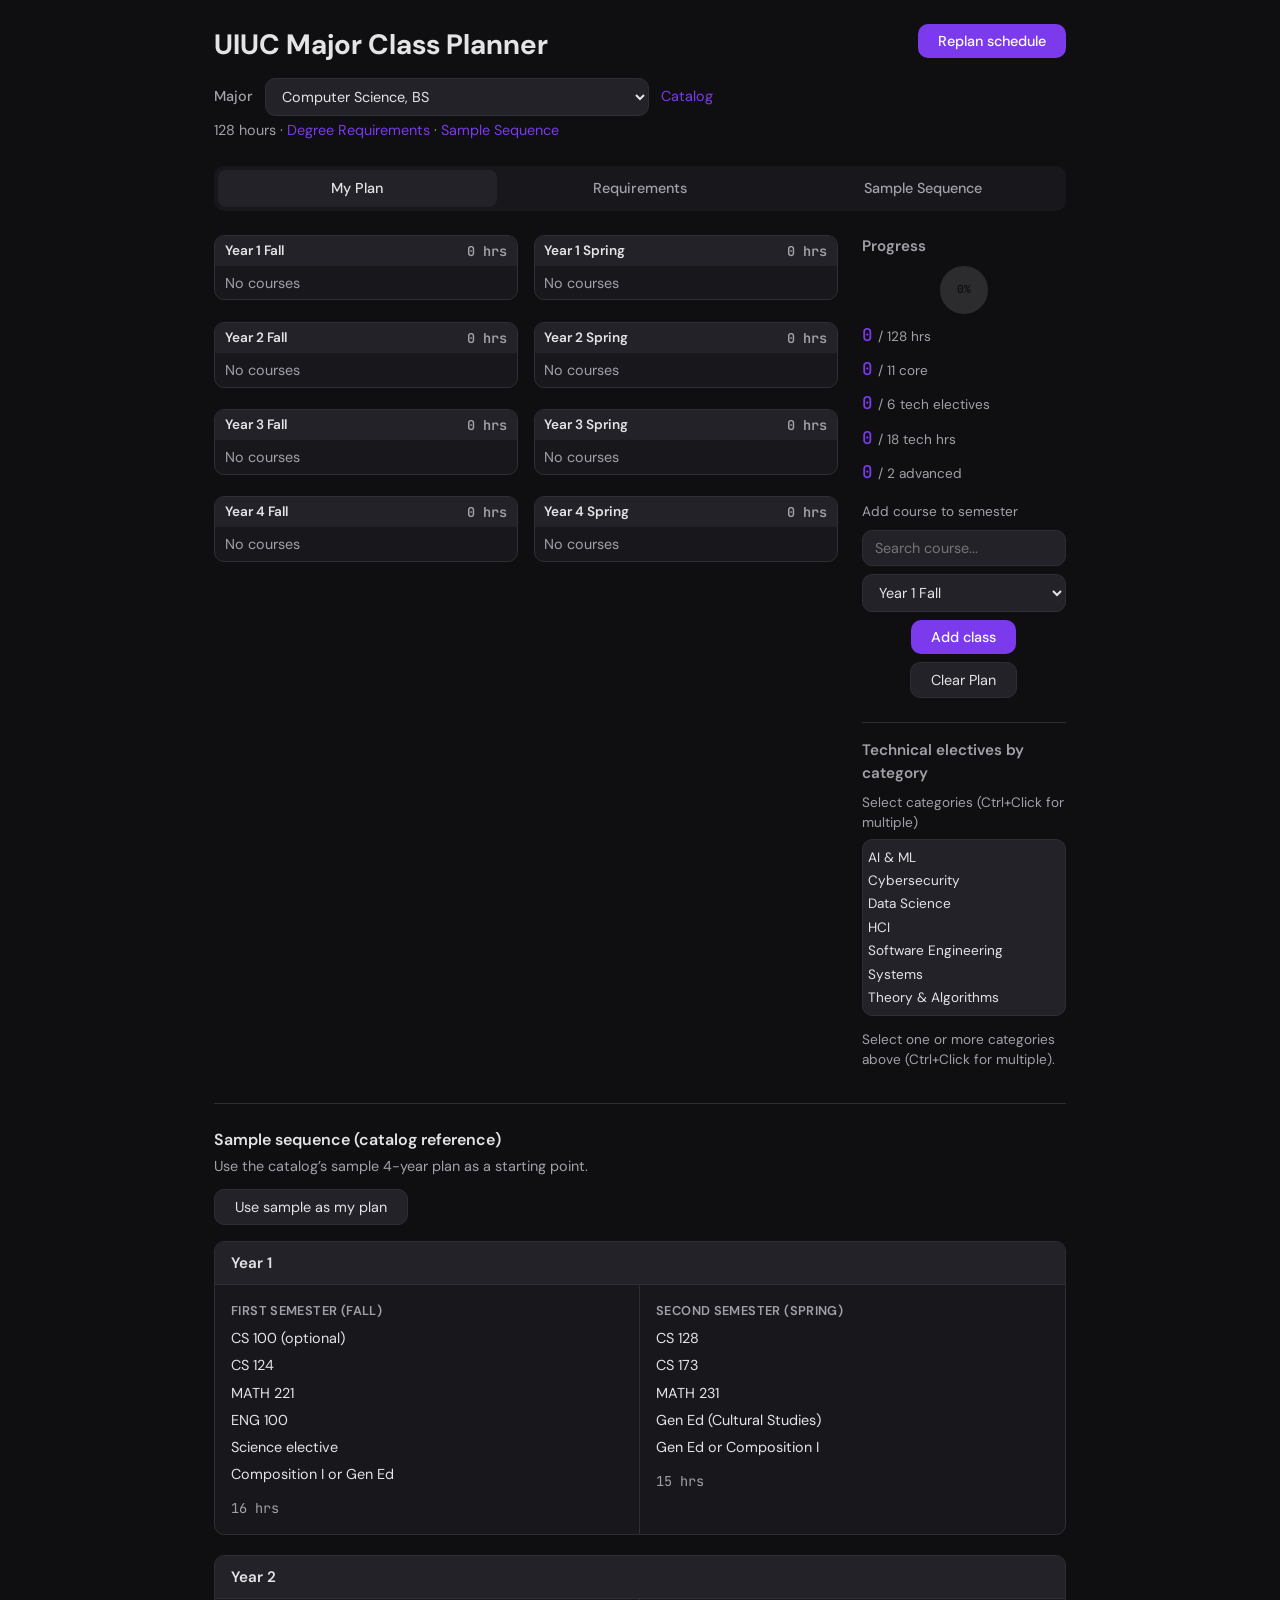
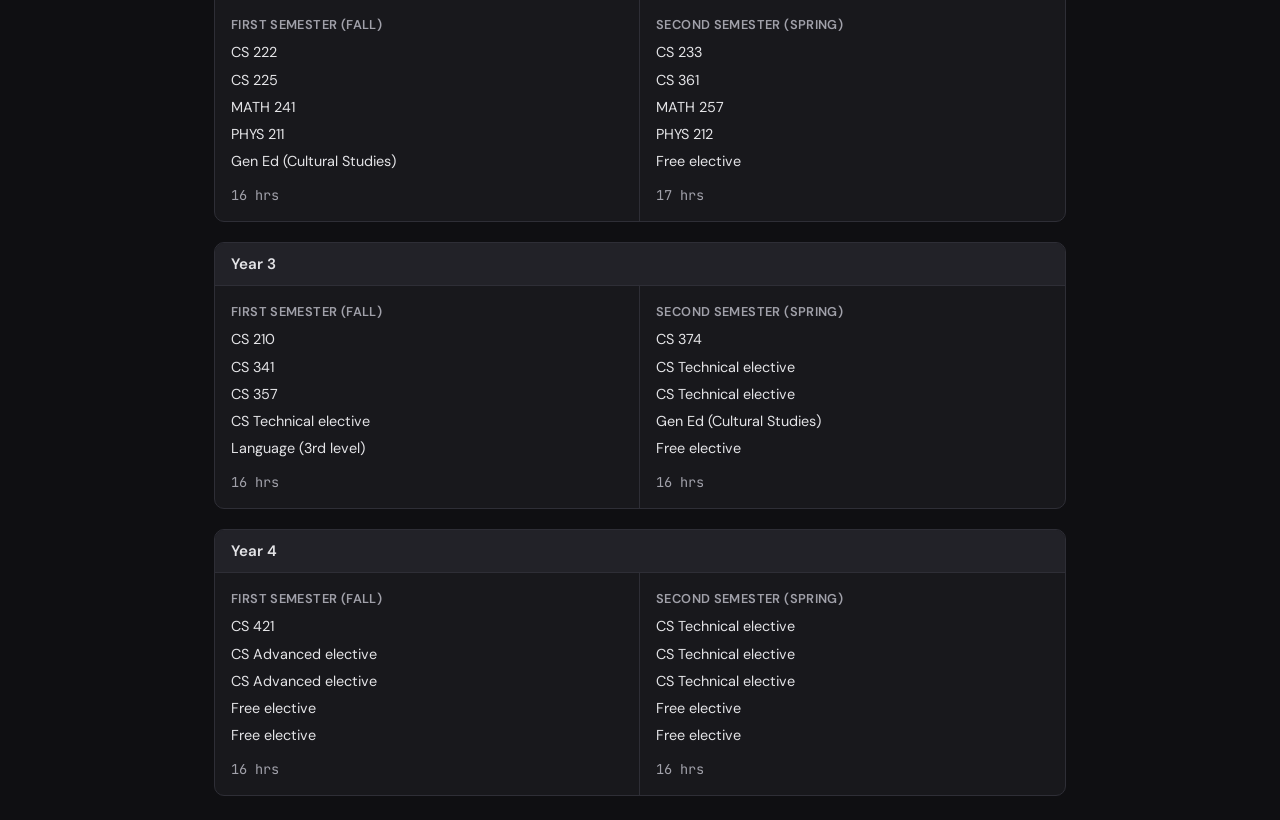
==== commit ae193c1c: "technicals" ====
--- a/index.html
+++ b/index.html
@@ -67,7 +67,7 @@
             </div>
             <div class="tech-electives-by-category">
               <h3>Technical electives by category</h3>
-              <label for="tech-category-select">Select categories</label>
+              <label for="tech-category-select">Select categories (Ctrl+Click for multiple)</label>
               <select id="tech-category-select" multiple size="7" aria-label="Select one or more elective categories"></select>
               <div id="tech-electives-list" class="tech-electives-list"></div>
             </div>
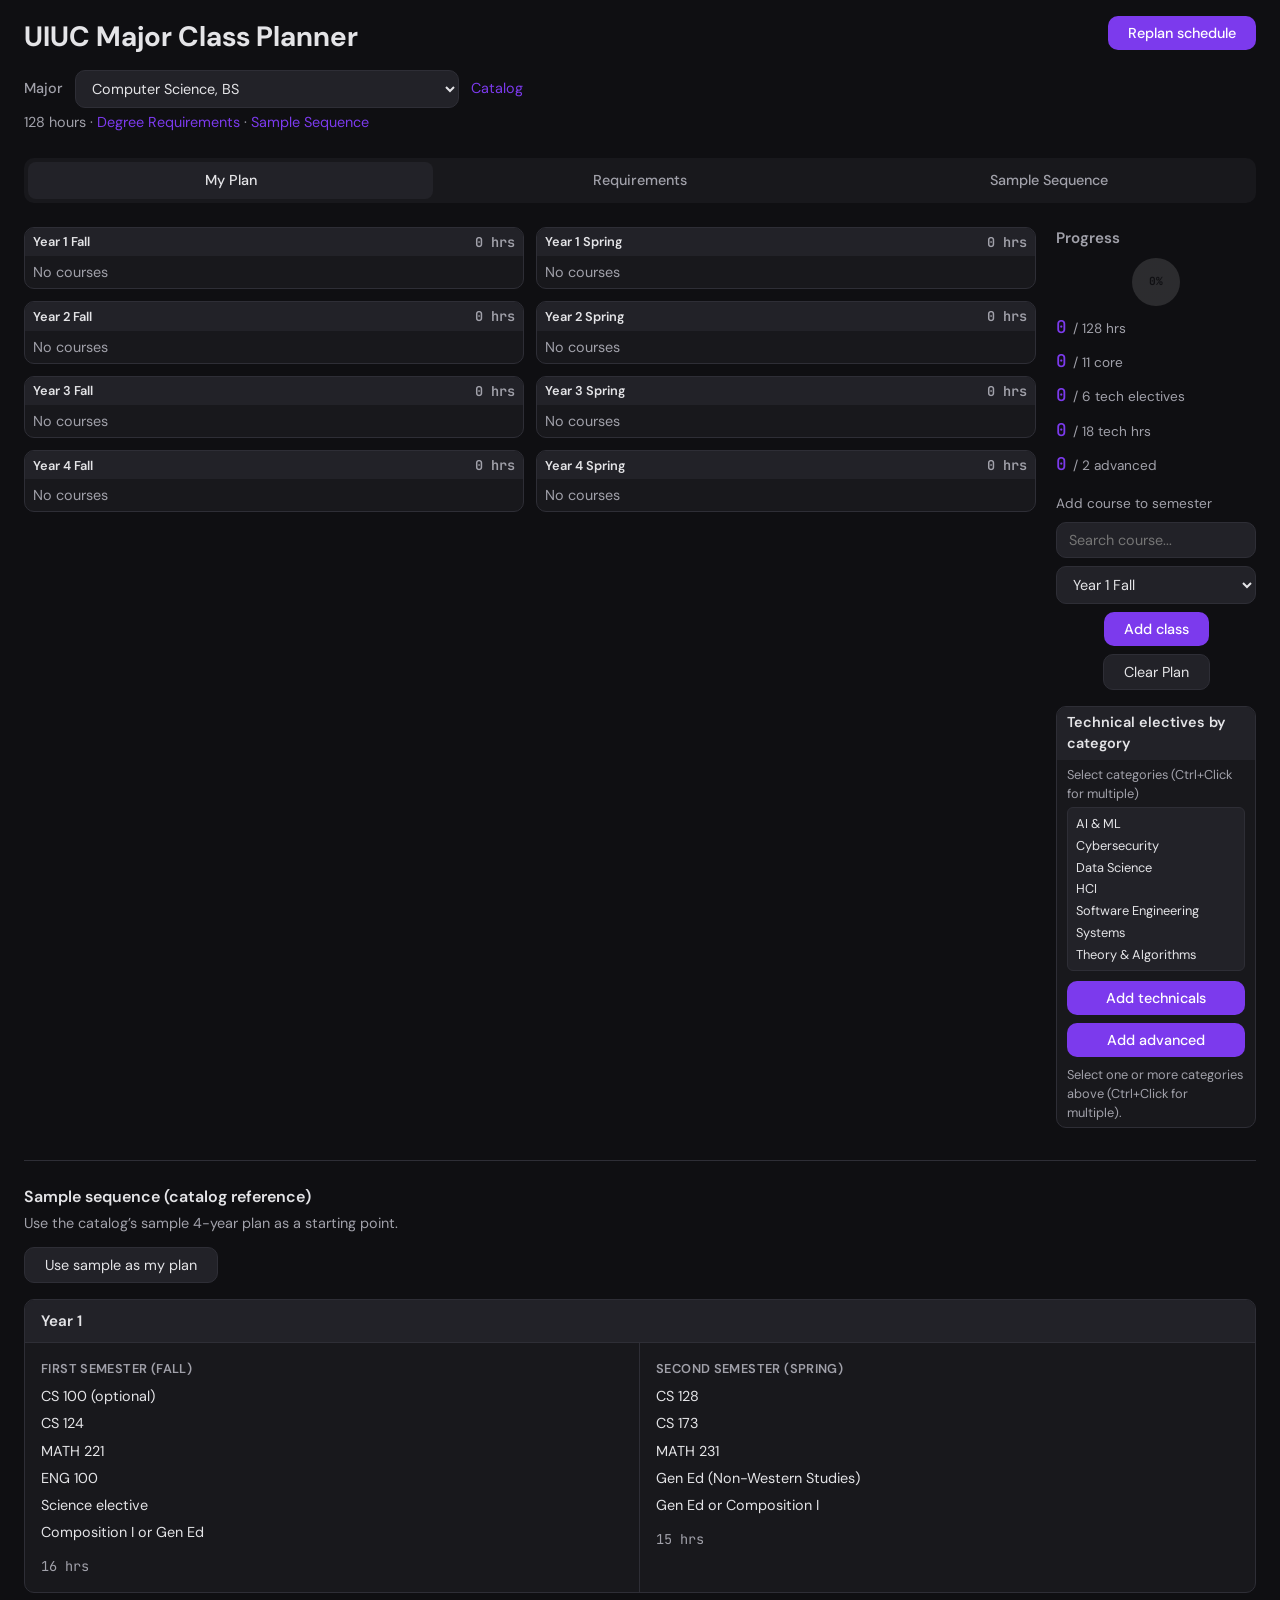
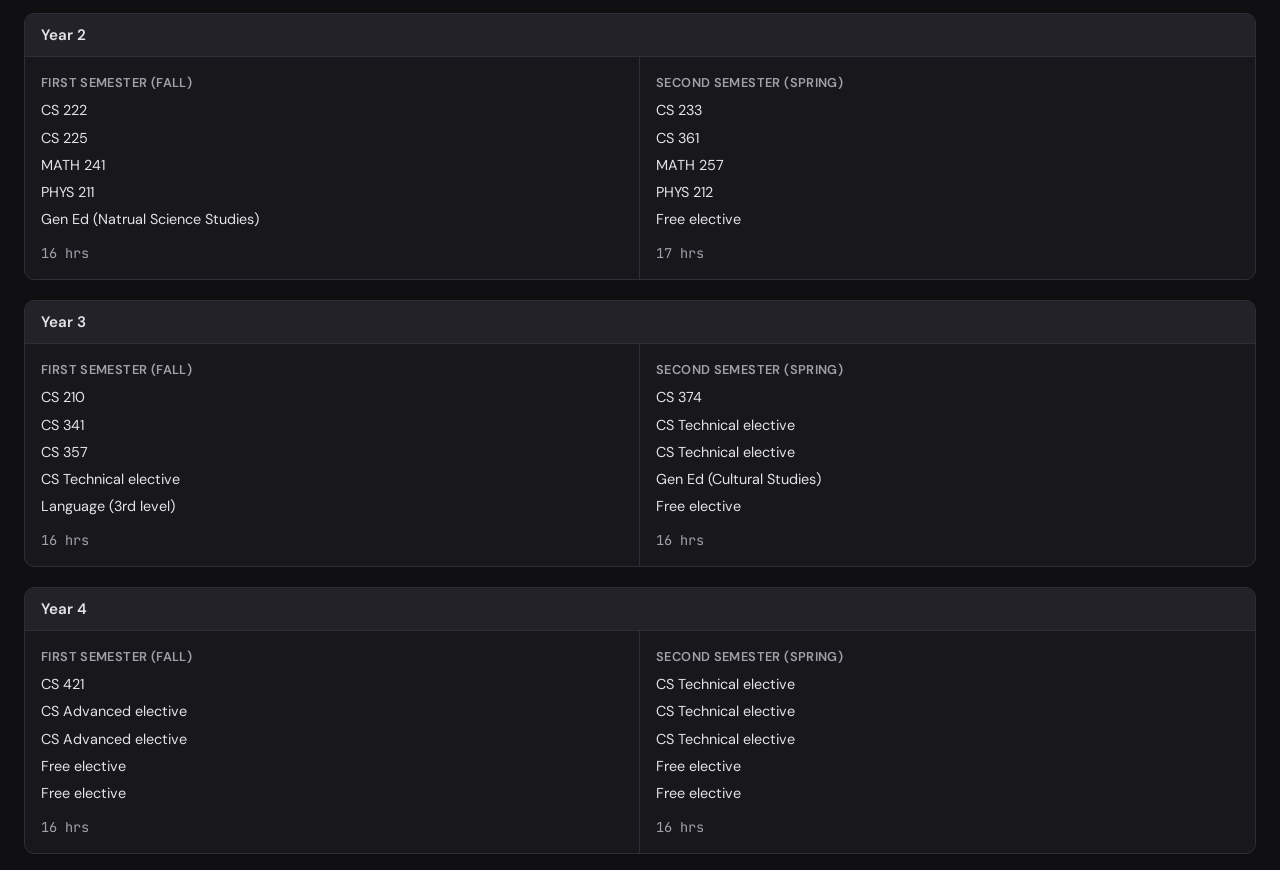
==== commit 6e44ec4d: "more ux" ====
--- a/index.html
+++ b/index.html
@@ -66,10 +66,16 @@
               </div>
             </div>
             <div class="tech-electives-by-category">
-              <h3>Technical electives by category</h3>
-              <label for="tech-category-select">Select categories (Ctrl+Click for multiple)</label>
-              <select id="tech-category-select" multiple size="7" aria-label="Select one or more elective categories"></select>
-              <div id="tech-electives-list" class="tech-electives-list"></div>
+              <div class="tech-electives-header">
+                <h3>Technical electives by category</h3>
+              </div>
+              <div class="tech-electives-body">
+                <label for="tech-category-select">Select categories (Ctrl+Click for multiple)</label>
+                <select id="tech-category-select" multiple size="7" aria-label="Select one or more elective categories"></select>
+                <button type="button" id="add-technicals-btn" class="btn-replan">Add technicals</button>
+                <button type="button" id="add-advanced-btn" class="btn-replan">Add advanced</button>
+                <div id="tech-electives-list" class="tech-electives-list"></div>
+              </div>
             </div>
           </div>
         </div>
--- a/styles.css
+++ b/styles.css
@@ -28,9 +28,9 @@
 }
 
 .app {
-  max-width: 900px;
+  max-width: 1600px;
   margin: 0 auto;
-  padding: 1.5rem;
+  padding: 1rem 1.5rem;
 }
 
 .header {
@@ -148,7 +148,7 @@
 /* Plan layout: left = semesters, right = progress + replan + add course */
 .plan-layout {
   display: flex;
-  gap: 1.5rem;
+  gap: 1.25rem;
   align-items: flex-start;
 }
 
@@ -158,8 +158,7 @@
 }
 
 .plan-right {
-  width: 24%;
-  min-width: 200px;
+  width: 200px;
   flex-shrink: 0;
 }
 
@@ -226,7 +225,7 @@
 .semesters {
   display: flex;
   flex-direction: column;
-  gap: 0.35rem;
+  gap: 0.25rem;
 }
 
 .semester-card {
@@ -257,10 +256,10 @@
   display: flex;
   justify-content: space-between;
   align-items: center;
-  padding: 0.3rem 0.6rem;
-  background: var(--surface2);
-  font-weight: 600;
-  font-size: 0.85rem;
+  padding: 0.25rem 0.5rem;
+  background: var(--surface2);
+  font-weight: 600;
+  font-size: 0.8rem;
 }
 
 .semester-header-left {
@@ -303,8 +302,8 @@
 }
 
 .semester-courses {
-  padding: 0.3rem 0.6rem;
-  min-height: 1.5rem;
+  padding: 0.25rem 0.5rem;
+  min-height: 1.25rem;
 }
 
 .course-chip {
@@ -312,11 +311,11 @@
   justify-content: space-between;
   align-items: center;
   width: 100%;
-  padding: 0.25rem 0.45rem;
-  margin: 0.2rem 0 0 0;
-  background: var(--surface2);
-  border-radius: 6px;
-  font-size: 0.78rem;
+  padding: 0.2rem 0.4rem;
+  margin: 0.15rem 0 0 0;
+  background: var(--surface2);
+  border-radius: 5px;
+  font-size: 0.75rem;
 }
 
 .course-chip .right {
@@ -468,41 +467,56 @@
   margin-bottom: 0.5rem;
 }
 
-/* Technical electives by category (right column) */
+/* Technical electives by category (right column) – styled like semester card */
 .tech-electives-by-category {
-  margin-top: 1.5rem;
-  padding-top: 1rem;
-  border-top: 1px solid var(--border);
+  margin-top: 1rem;
+  background: var(--surface);
+  border: 1px solid var(--border);
+  border-radius: var(--radius);
+  overflow: hidden;
+}
+
+.tech-electives-by-category .tech-electives-header {
+  display: flex;
+  justify-content: space-between;
+  align-items: center;
+  padding: 0.3rem 0.6rem;
+  background: var(--surface2);
+  font-weight: 600;
+  font-size: 0.85rem;
+}
+
+.tech-electives-by-category .tech-electives-body {
+  padding: 0.3rem 0.6rem;
 }
 
 .tech-electives-by-category h3 {
-  margin: 0 0 0.5rem 0;
-  font-size: 0.95rem;
-  font-weight: 600;
-  color: var(--text-muted);
+  margin: 0;
+  font-size: 0.9rem;
+  font-weight: 600;
 }
 
 .tech-electives-by-category label {
   display: block;
-  font-size: 0.85rem;
-  color: var(--text-muted);
-  margin-bottom: 0.35rem;
+  font-size: 0.8rem;
+  color: var(--text-muted);
+  margin-bottom: 0.25rem;
 }
 
 #tech-category-select {
   width: 100%;
-  padding: 0.35rem;
-  border: 1px solid var(--border);
-  border-radius: var(--radius);
+  padding: 0.3rem 0.5rem;
+  border: 1px solid var(--border);
+  border-radius: 6px;
   background: var(--surface2);
   color: var(--text);
   font-family: var(--font);
-  font-size: 0.85rem;
-  margin-bottom: 0.75rem;
+  font-size: 0.8rem;
+  margin-bottom: 0.5rem;
 }
 
 #tech-category-select option {
-  padding: 0.2rem 0;
+  padding: 0.15rem 0;
 }
 
 #tech-category-select option:checked {
@@ -510,36 +524,43 @@
   color: white;
 }
 
+#add-technicals-btn,
+#add-advanced-btn {
+  width: 100%;
+  margin-bottom: 0.5rem;
+}
+#add-advanced-btn {
+  margin-bottom: 0.5rem;
+}
+
 .tech-electives-list {
-  max-height: 280px;
-  overflow-y: auto;
+  font-size: 0.8rem;
+}
+
+.tech-electives-category-block {
+  margin-bottom: 0.5rem;
+}
+
+.tech-electives-category-title {
+  margin: 0 0 0.25rem 0;
   font-size: 0.85rem;
-}
-
-.tech-electives-category-block {
-  margin-bottom: 0.75rem;
-}
-
-.tech-electives-category-title {
-  margin: 0 0 0.35rem 0;
-  font-size: 0.9rem;
   font-weight: 600;
   color: var(--accent);
 }
 
 .tech-electives-course-list {
   margin: 0;
-  padding-left: 1.25rem;
+  padding-left: 1rem;
   list-style: disc;
 }
 
 .tech-electives-course-list li {
-  margin-bottom: 0.2rem;
+  margin-bottom: 0.15rem;
 }
 
 .tech-electives-empty {
   margin: 0;
-  font-size: 0.85rem;
+  font-size: 0.8rem;
   color: var(--text-muted);
 }
 
@@ -844,8 +865,8 @@
 .year-row {
   display: grid;
   grid-template-columns: 1fr 1fr;
-  gap: 1rem;
-  margin-bottom: 1rem;
+  gap: 0.75rem;
+  margin-bottom: 0.5rem;
 }
 
 @media (max-width: 768px) {
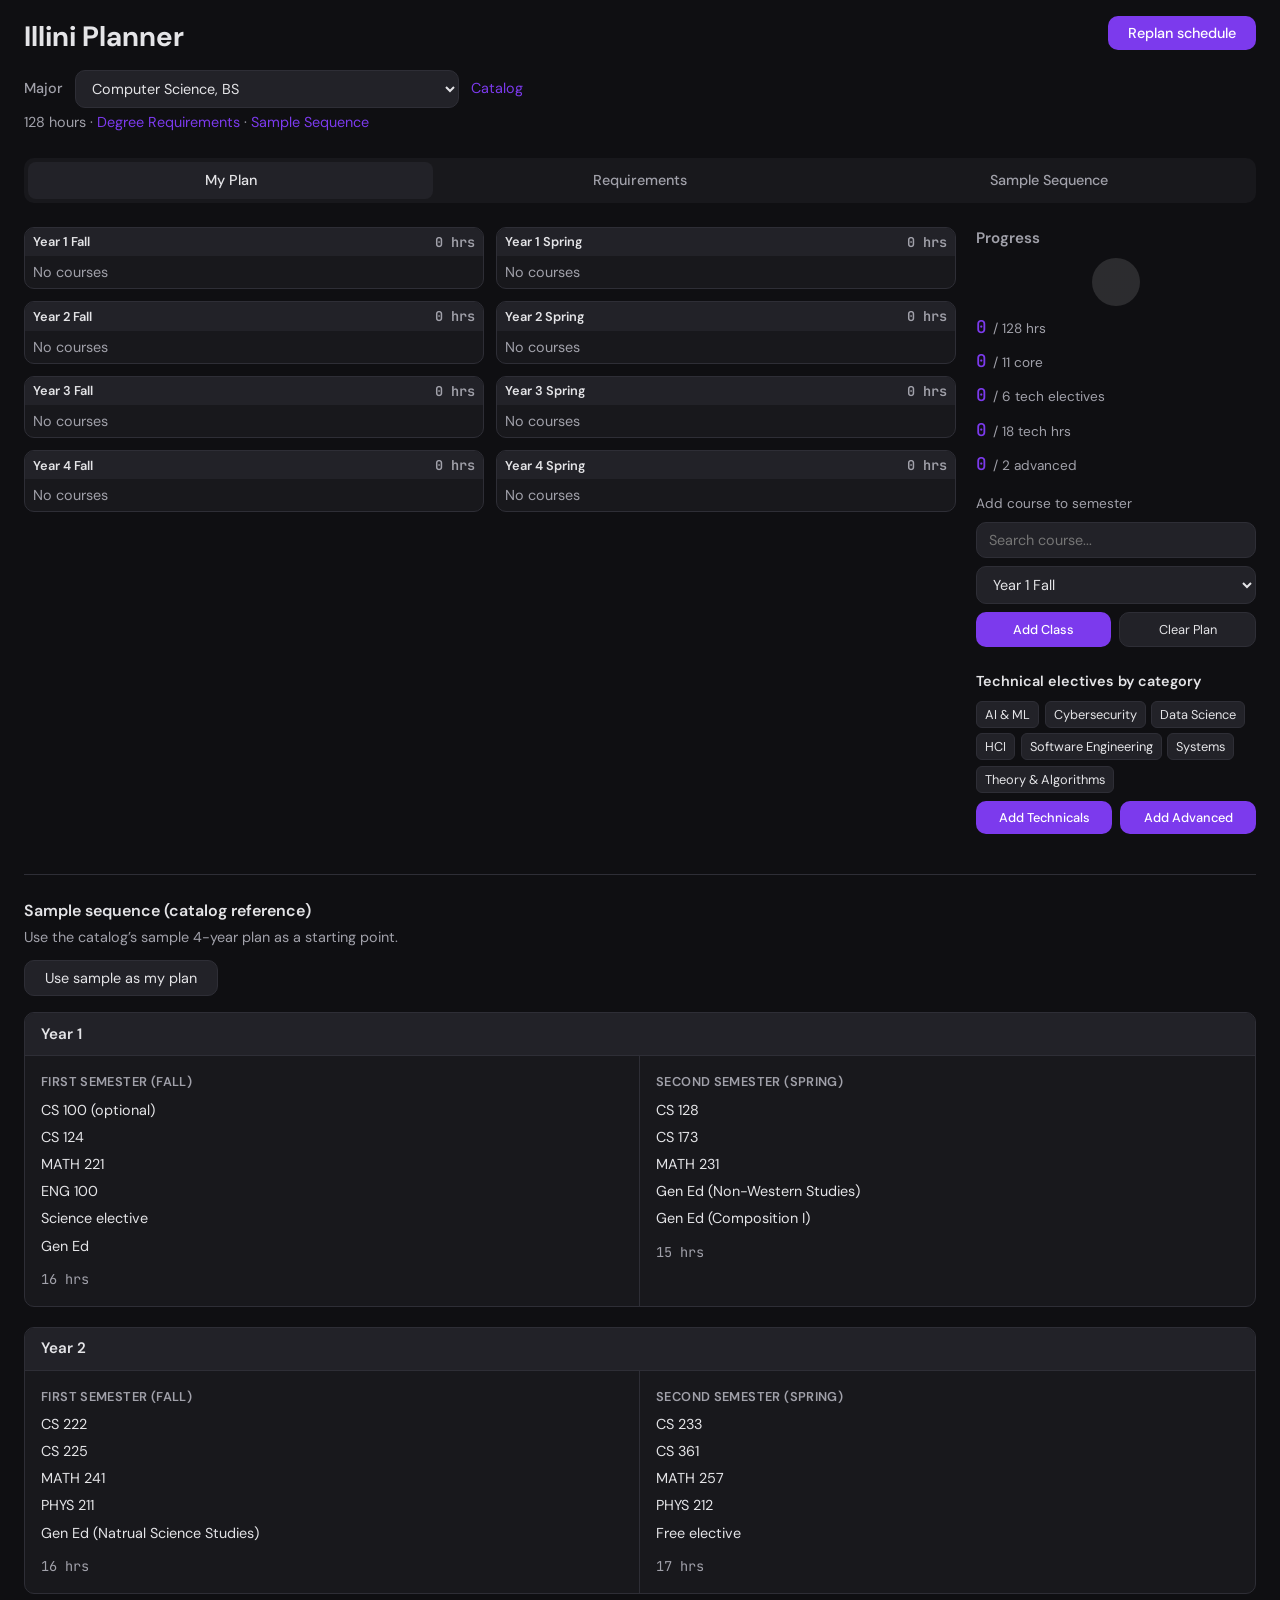
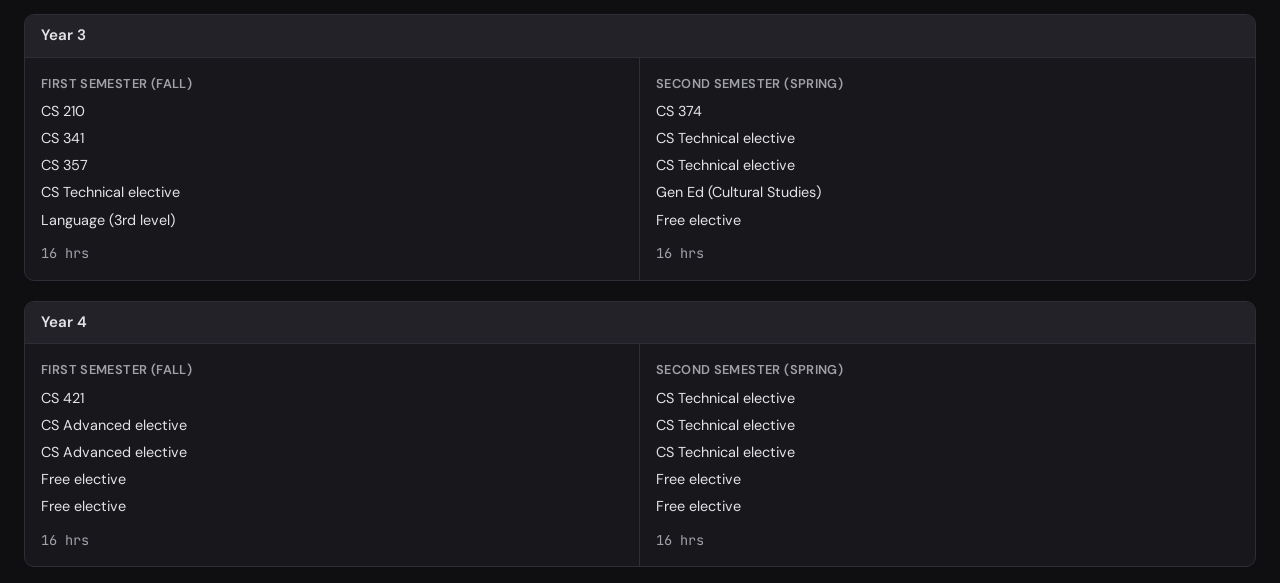
==== commit 28dcd495: "lots of ui" ====
--- a/index.html
+++ b/index.html
@@ -3,7 +3,7 @@
 <head>
   <meta charset="UTF-8" />
   <meta name="viewport" content="width=device-width, initial-scale=1.0" />
-  <title>UIUC Major Class Planner</title>
+  <title>Illini Planner</title>
   <link rel="stylesheet" href="styles.css" />
   <link rel="preconnect" href="https://fonts.googleapis.com" />
   <link rel="preconnect" href="https://fonts.gstatic.com" crossorigin />
@@ -13,7 +13,7 @@
   <div class="app">
     <header class="header">
       <div class="header-left">
-        <h1>UIUC Major Class Planner</h1>
+        <h1>Illini Planner</h1>
         <div class="major-select-row">
           <label for="major-select" class="major-select-label">Major</label>
           <select id="major-select" class="major-select"></select>
@@ -44,7 +44,7 @@
               <h3>Progress</h3>
               <div class="progress-pie-wrap">
                 <div class="progress-pie" id="progress-pie" role="img" aria-label="Completion percentage"></div>
-                <span class="progress-pie-pct" id="progress-pie-pct">0%</span>
+                <span class="progress-pie-pct" id="progress-pie-pct">0</span>
               </div>
               <div class="progress-stats" id="progress-stats">
                 <div class="stat"><span class="stat-value" id="total-hours">0</span><span class="stat-label" id="total-hours-label">/ 128 hrs</span></div>
@@ -61,21 +61,20 @@
                 <input id="course-select" list="course-options" placeholder="Search course..." />
                 <datalist id="course-options"></datalist>
                 <select id="semester-select"></select>
-                <button id="add-course-btn">Add class</button>
-                <button id="clear-btn" class="btn-secondary">Clear Plan</button>
+                <div class="add-course-buttons">
+                  <button id="add-course-btn">Add Class</button>
+                  <button id="clear-btn" class="btn-secondary">Clear Plan</button>
+                </div>
               </div>
             </div>
             <div class="tech-electives-by-category">
-              <div class="tech-electives-header">
-                <h3>Technical electives by category</h3>
+              <h3>Technical electives by category</h3>
+              <div id="tech-category-options" class="tech-category-options" role="listbox" aria-label="Elective categories"></div>
+              <div class="tech-electives-buttons">
+                <button type="button" id="add-technicals-btn" class="btn-replan">Add Technicals</button>
+                <button type="button" id="add-advanced-btn" class="btn-replan">Add Advanced</button>
               </div>
-              <div class="tech-electives-body">
-                <label for="tech-category-select">Select categories (Ctrl+Click for multiple)</label>
-                <select id="tech-category-select" multiple size="7" aria-label="Select one or more elective categories"></select>
-                <button type="button" id="add-technicals-btn" class="btn-replan">Add technicals</button>
-                <button type="button" id="add-advanced-btn" class="btn-replan">Add advanced</button>
-                <div id="tech-electives-list" class="tech-electives-list"></div>
-              </div>
+              <div id="tech-electives-list" class="tech-electives-list"></div>
             </div>
           </div>
         </div>
--- a/styles.css
+++ b/styles.css
@@ -158,7 +158,7 @@
 }
 
 .plan-right {
-  width: 200px;
+  width: 280px;
   flex-shrink: 0;
 }
 
@@ -190,6 +190,7 @@
 }
 
 .progress-pie-pct {
+  display: none;
   position: absolute;
   font-family: var(--font-mono);
   font-size: 0.7rem;
@@ -456,8 +457,21 @@
   width: 100%;
   box-sizing: border-box;
 }
+.plan-right .add-course-buttons {
+  display: flex;
+  gap: 0.5rem;
+  width: 100%;
+}
+.plan-right .add-course-buttons #add-course-btn,
+.plan-right .add-course-buttons #clear-btn {
+  flex: 1;
+  min-width: 0;
+  box-sizing: border-box;
+  font-size: 0.8rem;
+}
 .add-course {
   padding: 0;
+  margin-bottom: 1rem;
 }
 
 .add-course label {
@@ -467,70 +481,56 @@
   margin-bottom: 0.5rem;
 }
 
-/* Technical electives by category (right column) – styled like semester card */
+/* Technical electives by category (right column) */
 .tech-electives-by-category {
-  margin-top: 1rem;
-  background: var(--surface);
-  border: 1px solid var(--border);
-  border-radius: var(--radius);
-  overflow: hidden;
-}
-
-.tech-electives-by-category .tech-electives-header {
-  display: flex;
-  justify-content: space-between;
-  align-items: center;
-  padding: 0.3rem 0.6rem;
-  background: var(--surface2);
-  font-weight: 600;
-  font-size: 0.85rem;
-}
-
-.tech-electives-by-category .tech-electives-body {
-  padding: 0.3rem 0.6rem;
+  margin-top: 1.5rem;
 }
 
 .tech-electives-by-category h3 {
-  margin: 0;
-  font-size: 0.9rem;
-  font-weight: 600;
-}
-
-.tech-electives-by-category label {
-  display: block;
-  font-size: 0.8rem;
-  color: var(--text-muted);
-  margin-bottom: 0.25rem;
-}
-
-#tech-category-select {
-  width: 100%;
-  padding: 0.3rem 0.5rem;
+  margin: 0 0 0.5rem 0;
+  font-size: 0.9rem;
+  font-weight: 600;
+}
+
+.tech-category-options {
+  display: flex;
+  flex-wrap: wrap;
+  gap: 0.35rem;
+  margin-bottom: 0.5rem;
+}
+
+.tech-category-option {
+  padding: 0.25rem 0.5rem;
   border: 1px solid var(--border);
   border-radius: 6px;
   background: var(--surface2);
   color: var(--text);
   font-family: var(--font);
   font-size: 0.8rem;
+  cursor: pointer;
+}
+
+.tech-category-option:hover {
+  border-color: var(--accent);
+  color: var(--accent);
+}
+
+.tech-category-option.selected {
+  background: var(--accent);
+  border-color: var(--accent);
+  color: white;
+}
+
+.tech-electives-buttons {
+  display: flex;
+  gap: 0.5rem;
   margin-bottom: 0.5rem;
 }
-
-#tech-category-select option {
-  padding: 0.15rem 0;
-}
-
-#tech-category-select option:checked {
-  background: var(--accent);
-  color: white;
-}
-
-#add-technicals-btn,
-#add-advanced-btn {
-  width: 100%;
-  margin-bottom: 0.5rem;
-}
-#add-advanced-btn {
-  margin-bottom: 0.5rem;
+.tech-electives-buttons #add-technicals-btn,
+.tech-electives-buttons #add-advanced-btn {
+  flex: 1;
+  margin-bottom: 0;
+  font-size: 0.8rem;
 }
 
 .tech-electives-list {
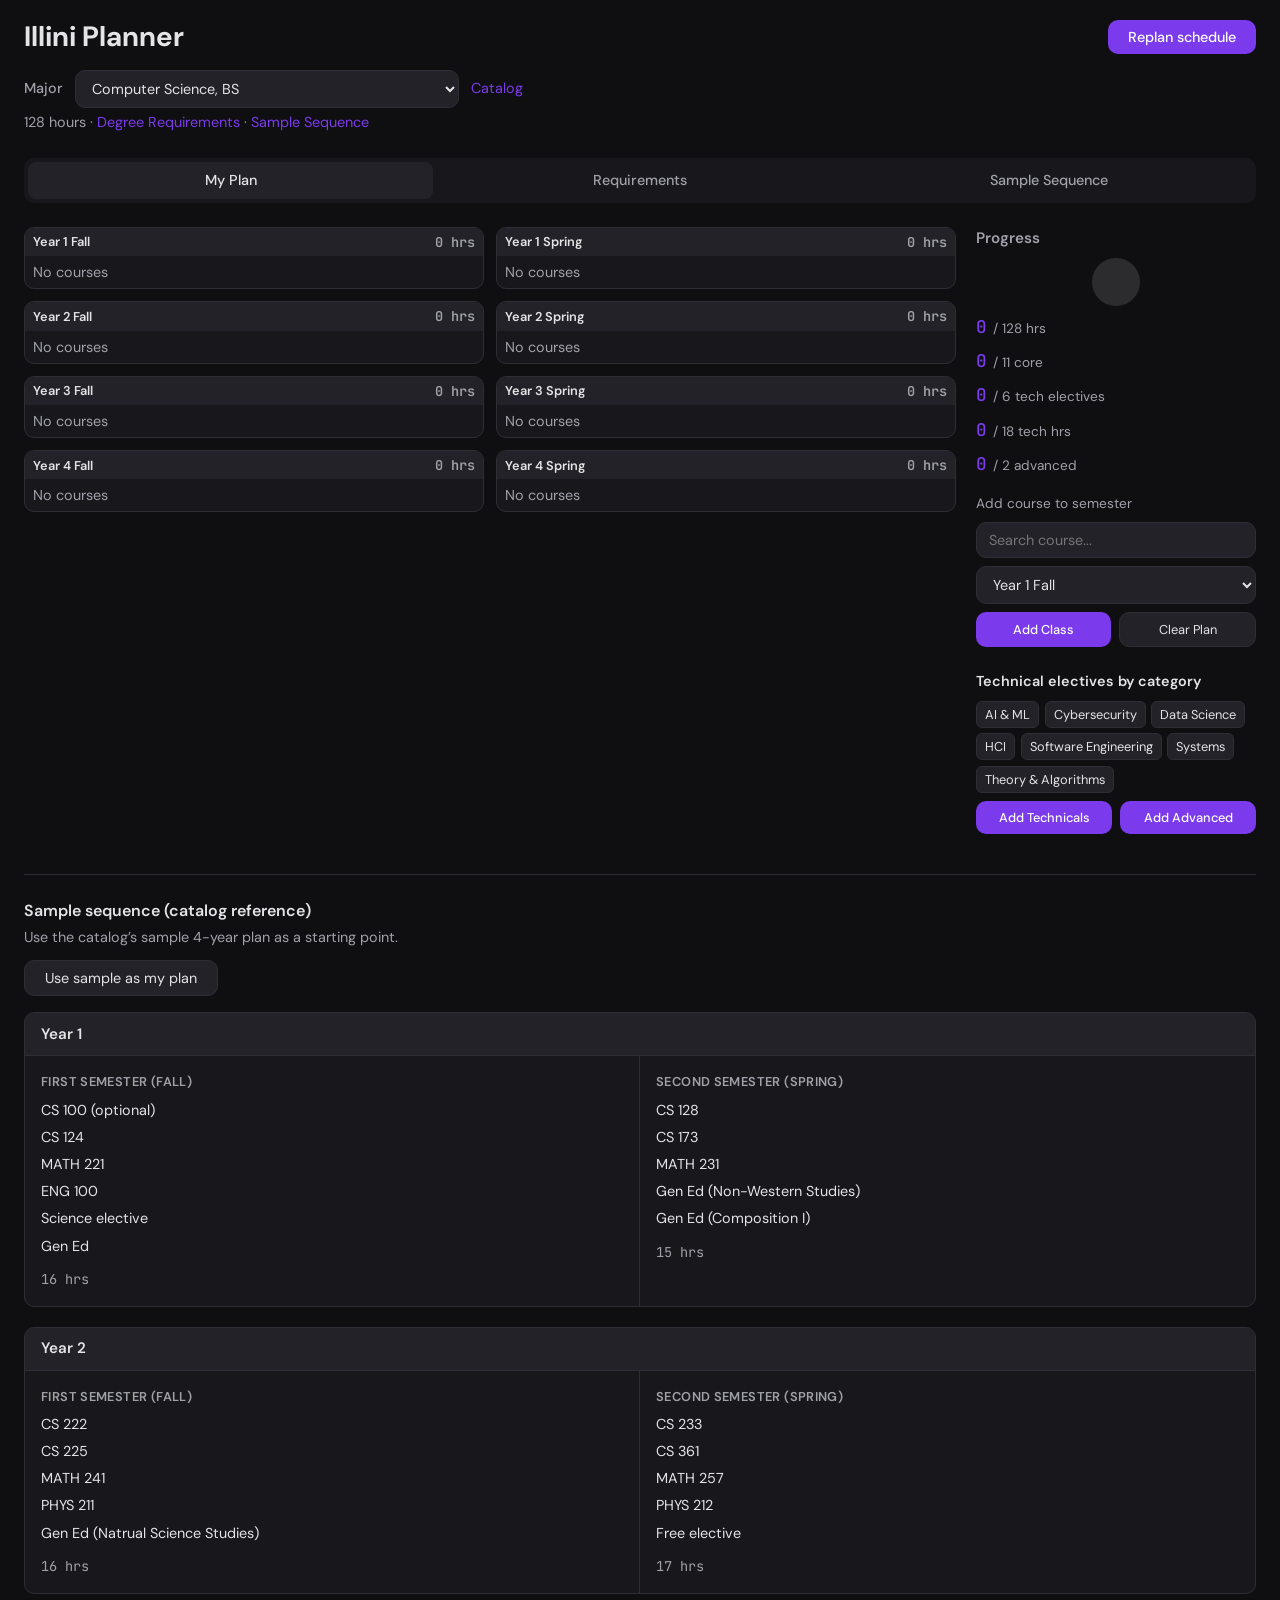
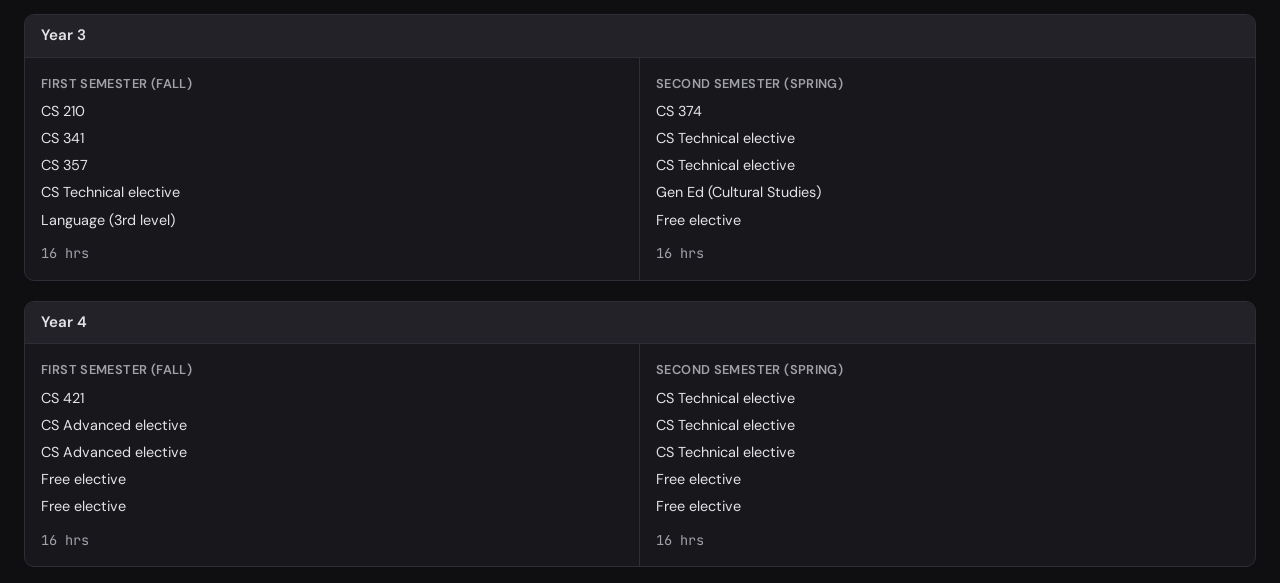
==== commit b5d461e8: "ux" ====
--- a/index.html
+++ b/index.html
@@ -92,31 +92,28 @@
         <p class="req-intro">From the <a id="req-intro-catalog" href="https://catalog.illinois.edu/" target="_blank" rel="noopener">2025–2026 catalog</a>. Always confirm with your advisor.</p>
         <div class="req-section">
           <h3>Graduation Requirements</h3>
-          <ul class="req-list" id="req-graduation">
-            <li>Minimum <strong id="req-total-hrs">128</strong> hours for graduation</li>
-            <li>Minimum <strong>Technical GPA 2.0</strong> (CS and Math courses)</li>
-            <li>Minimum <strong>40 hours</strong> upper-division (300–400 level)</li>
-          </ul>
+          <ul class="req-list req-checklist" id="req-graduation"></ul>
         </div>
         <div class="req-section">
           <h3>General Education</h3>
-          <p class="req-desc">Composition I (4–6h), Advanced Composition (3h), Humanities &amp; Arts (6h), Natural Sciences &amp; Technology (6h), Social &amp; Behavioral Sciences (6h), Cultural Studies (3 courses, 3h each), Quantitative Reasoning (6–10h), Language (3rd level). Some fulfilled by required courses.</p>
+          <ul class="course-list req-checklist" id="req-gened"></ul>
+          <p class="req-desc req-note">Some categories may be fulfilled by required courses. See catalog for details.</p>
         </div>
         <div class="req-section">
           <h3>Orientation &amp; Professional Development (3–4 hrs)</h3>
-          <ul class="course-list" id="req-orient"></ul>
+          <ul class="course-list req-checklist" id="req-orient"></ul>
         </div>
         <div class="req-section">
           <h3>Foundational Mathematics &amp; Science (25 hrs)</h3>
-          <ul class="course-list" id="req-math"></ul>
+          <ul class="course-list req-checklist" id="req-math"></ul>
         </div>
         <div class="req-section">
           <h3>Computer Science Technical Core</h3>
-          <ul class="course-list" id="req-core"></ul>
+          <ul class="course-list req-checklist" id="req-core"></ul>
         </div>
         <div class="req-section" id="req-section-x" style="display: none;">
           <h3>X / Second Major Required Courses</h3>
-          <ul class="course-list" id="req-x"></ul>
+          <ul class="course-list req-checklist" id="req-x"></ul>
         </div>
         <div class="req-section" id="req-section-x-elective" style="display: none;">
           <h3>X / Second Major Electives</h3>
@@ -126,7 +123,7 @@
           <h3>Technical Electives (min 18 hrs)</h3>
           <p class="req-desc">Minimum <strong>6 courses</strong>, 18+ hours, from CS 397 and CS 400-level (excluding CS 400, 401, 402, 403, 491). At least <strong>one</strong> must be a team project course. At least <strong>three</strong> from a single focus area. CS 498/598 Special Topics may count with approval.</p>
           <h4>Team project courses</h4>
-          <ul class="course-list" id="req-team"></ul>
+          <ul class="course-list req-checklist" id="req-team"></ul>
           <h4>Focus areas</h4>
           <p class="req-desc">Software Foundations; Algorithms and Models; Intelligence and Big Data; Human and Social Impact; Media; Scientific &amp; HPC; Distributed Systems &amp; Security; Machines. See <a href="https://catalog.illinois.edu/undergraduate/engineering/computer-science-bs/#degreerequirementstext" target="_blank" rel="noopener">catalog</a> for full course lists per area.</p>
         </div>
--- a/styles.css
+++ b/styles.css
@@ -49,6 +49,10 @@
   flex-shrink: 0;
 }
 
+.header-actions #replan-schedule-btn {
+  margin-top: 0.25rem;
+}
+
 .major-select-row {
   display: flex;
   align-items: center;
@@ -284,7 +288,7 @@
   padding: 0.2rem;
   border: none;
   background: transparent;
-  color: var(--text-muted);
+  color: #fff;
   cursor: pointer;
   font-size: 1rem;
   line-height: 1;
@@ -292,7 +296,7 @@
 }
 
 .lock-btn:hover {
-  color: var(--text);
+  color: rgba(255, 255, 255, 0.9);
   background: var(--border);
 }
 
@@ -695,11 +699,50 @@
   margin-bottom: 0.25rem;
 }
 
+/* Requirements checklist */
+.req-checklist {
+  list-style: none;
+  padding-left: 0;
+}
+.req-check-item {
+  margin-bottom: 0.4rem;
+}
+.req-check-label {
+  display: flex;
+  align-items: flex-start;
+  gap: 0.5rem;
+  cursor: default;
+  font-weight: normal;
+}
+.req-checkbox {
+  margin: 0.2rem 0 0 0;
+  flex-shrink: 0;
+  accent-color: var(--accent);
+}
+.req-check-item .req-checkbox:checked + .req-check-text {
+  color: var(--text);
+  text-decoration: line-through;
+  opacity: 0.85;
+}
+.course-list.req-checklist {
+  list-style: none;
+  padding-left: 0;
+}
+.course-list.req-checklist li {
+  margin-bottom: 0.4rem;
+}
+
 .req-desc {
   margin: 0;
   font-size: 0.9rem;
   color: var(--text-muted);
   line-height: 1.5;
+}
+
+.req-desc.req-note {
+  margin-top: 0.5rem;
+  font-size: 0.85rem;
+  font-style: italic;
 }
 
 .req-desc a {
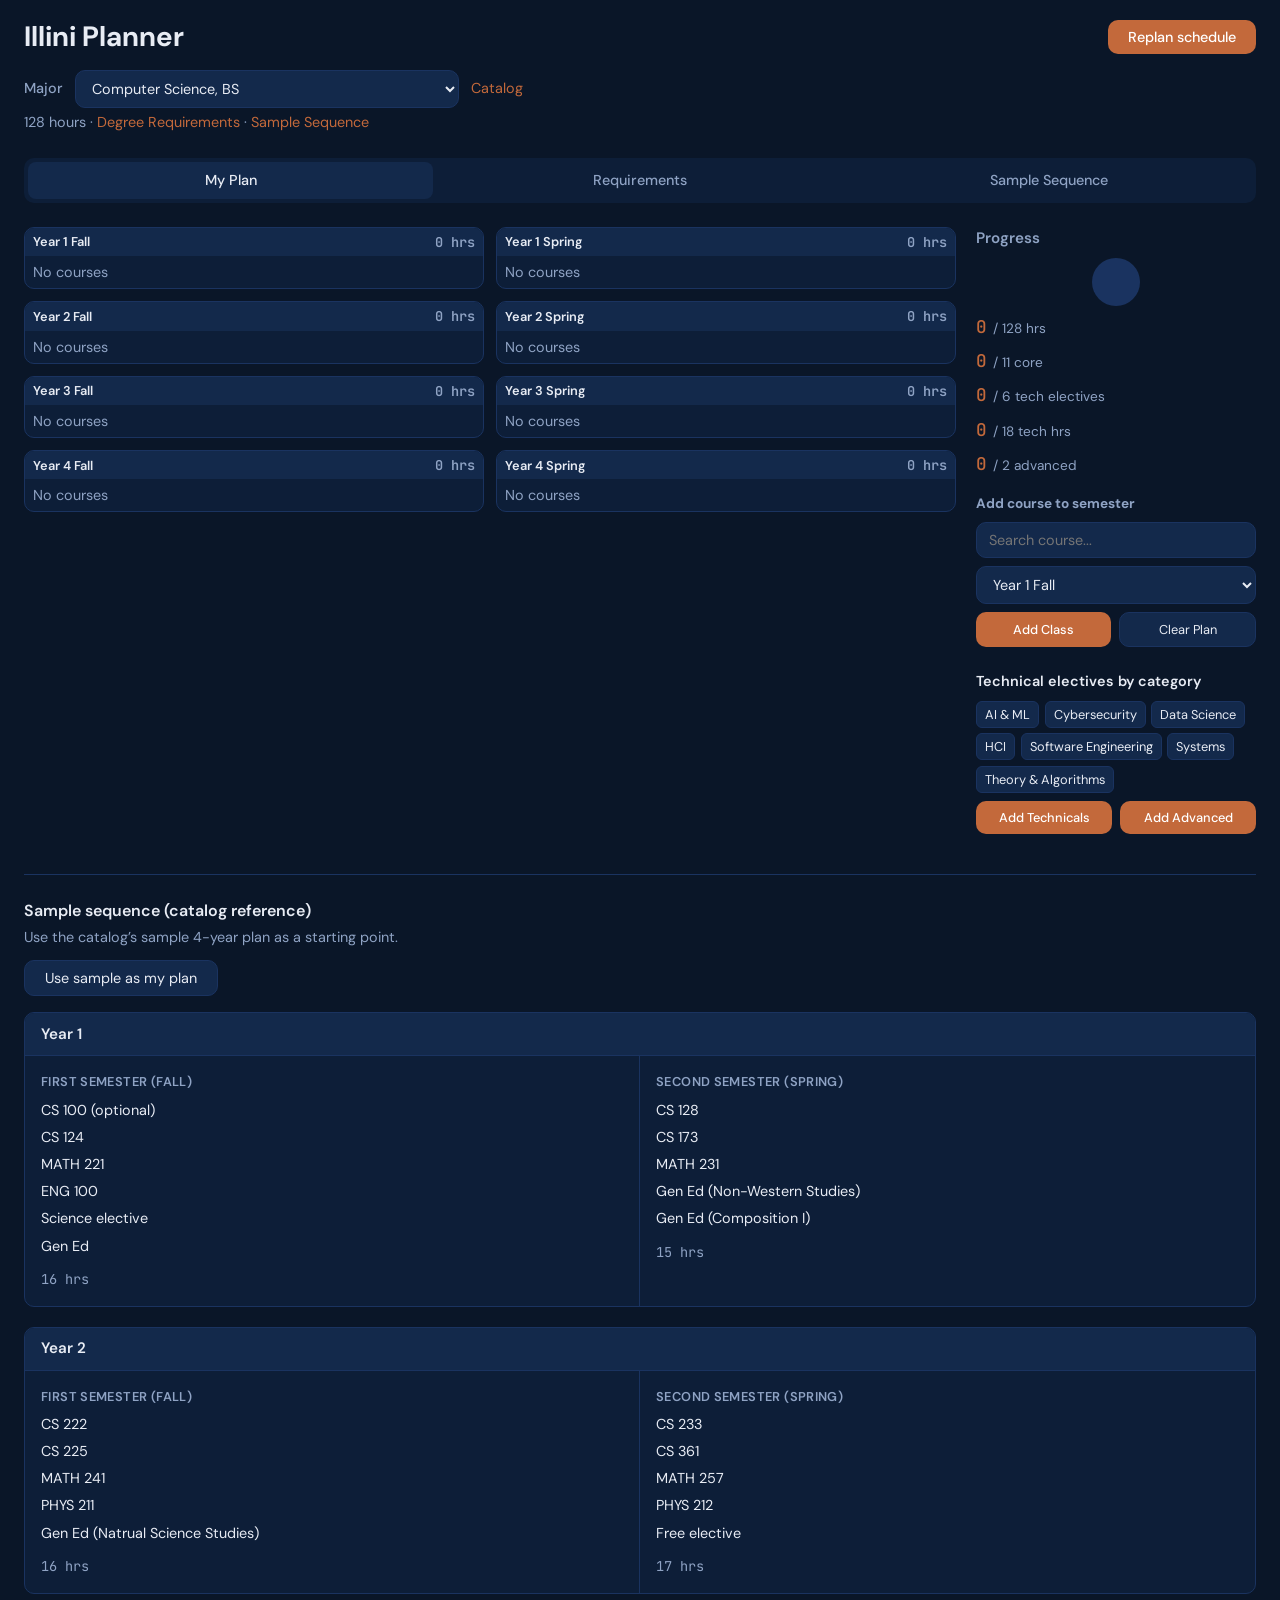
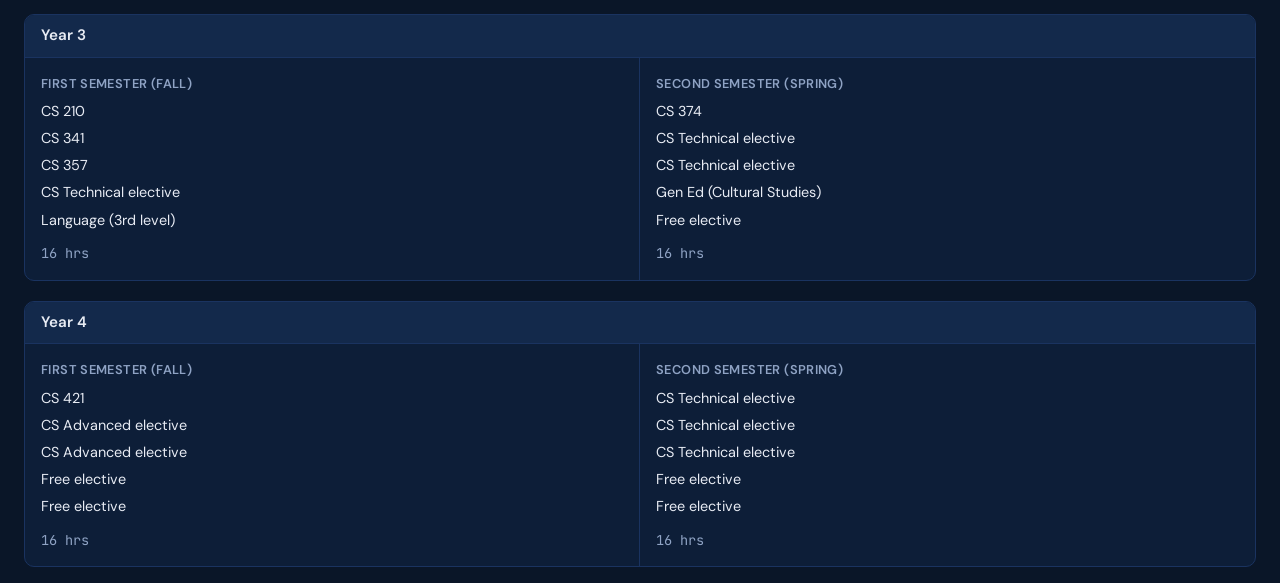
==== commit 4cf0dd08: "colors" ====
--- a/index.html
+++ b/index.html
@@ -56,7 +56,7 @@
               </div>
             </div>
             <div class="add-course">
-              <label>Add course to semester</label>
+              <label class="add-course-label">Add course to semester</label>
               <div class="add-course-row">
                 <input id="course-select" list="course-options" placeholder="Search course..." />
                 <datalist id="course-options"></datalist>
--- a/styles.css
+++ b/styles.css
@@ -1,12 +1,13 @@
 :root {
-  --bg: #0f0f12;
-  --surface: #18181c;
-  --surface2: #222228;
-  --border: #2e2e36;
-  --text: #e4e4e7;
-  --text-muted: #a1a1aa;
-  --accent: #7c3aed;
-  --accent-hover: #8b5cf6;
+  /* Darkest = bg; blues scaled from it; accent = terracotta orange */
+  --bg: #0a1628;
+  --surface: #0d1e38;
+  --surface2: #13294b;
+  --border: #1a3360;
+  --text: #e8ecf4;
+  --text-muted: #8fa3c4;
+  --accent: #c3693b;
+  --accent-hover: #d0784a;
   --success: #22c55e;
   --warning: #eab308;
   --radius: 10px;
@@ -66,7 +67,10 @@
   color: var(--text-muted);
 }
 
-.major-select {
+/* Shared dropdown/input look */
+.major-select,
+.plan-right .add-course-row input#course-select,
+.plan-right .add-course-row select#semester-select {
   padding: 0.5rem 0.75rem;
   border: 1px solid var(--border);
   border-radius: var(--radius);
@@ -74,8 +78,16 @@
   color: var(--text);
   font-family: var(--font);
   font-size: 0.9rem;
+}
+.major-select {
   min-width: 220px;
   max-width: 100%;
+}
+.plan-right .add-course-row input#course-select,
+.plan-right .add-course-row select#semester-select {
+  min-width: 0;
+  width: 100%;
+  box-sizing: border-box;
 }
 
 .catalog-link {
@@ -190,7 +202,7 @@
   width: 48px;
   height: 48px;
   border-radius: 50%;
-  background: conic-gradient(#fff 0% var(--pct, 0%), rgba(255, 255, 255, 0.12) var(--pct, 0%) 100%);
+  background: conic-gradient(var(--accent) 0% var(--pct, 0%), var(--border) var(--pct, 0%) 100%);
 }
 
 .progress-pie-pct {
@@ -241,20 +253,20 @@
 }
 
 .semester-card.past-semester {
-  background: #121216;
-  border-color: #25252d;
+  background: var(--bg);
+  border-color: var(--surface);
 }
 
 .semester-card.past-semester .semester-header {
-  background: #1a1a20;
+  background: var(--surface);
 }
 
 .semester-card.past-semester .semester-courses {
-  background: #121216;
+  background: var(--bg);
 }
 
 .semester-card.past-semester .course-chip {
-  background: #1a1a20;
+  background: var(--surface);
 }
 
 .semester-header {
@@ -288,15 +300,17 @@
   padding: 0.2rem;
   border: none;
   background: transparent;
-  color: #fff;
+  color: var(--text-muted);
   cursor: pointer;
   font-size: 1rem;
   line-height: 1;
   border-radius: 4px;
 }
-
+.lock-btn .lock-icon {
+  display: block;
+}
 .lock-btn:hover {
-  color: rgba(255, 255, 255, 0.9);
+  color: var(--text);
   background: var(--border);
 }
 
@@ -455,12 +469,6 @@
 .plan-right .add-course-row {
   flex-direction: column;
 }
-.plan-right .add-course-row input#course-select,
-.plan-right .add-course-row select#semester-select {
-  min-width: 0;
-  width: 100%;
-  box-sizing: border-box;
-}
 .plan-right .add-course-buttons {
   display: flex;
   gap: 0.5rem;
@@ -478,9 +486,11 @@
   margin-bottom: 1rem;
 }
 
+.add-course-label,
 .add-course label {
   display: block;
   font-size: 0.85rem;
+  font-weight: 700;
   color: var(--text-muted);
   margin-bottom: 0.5rem;
 }
